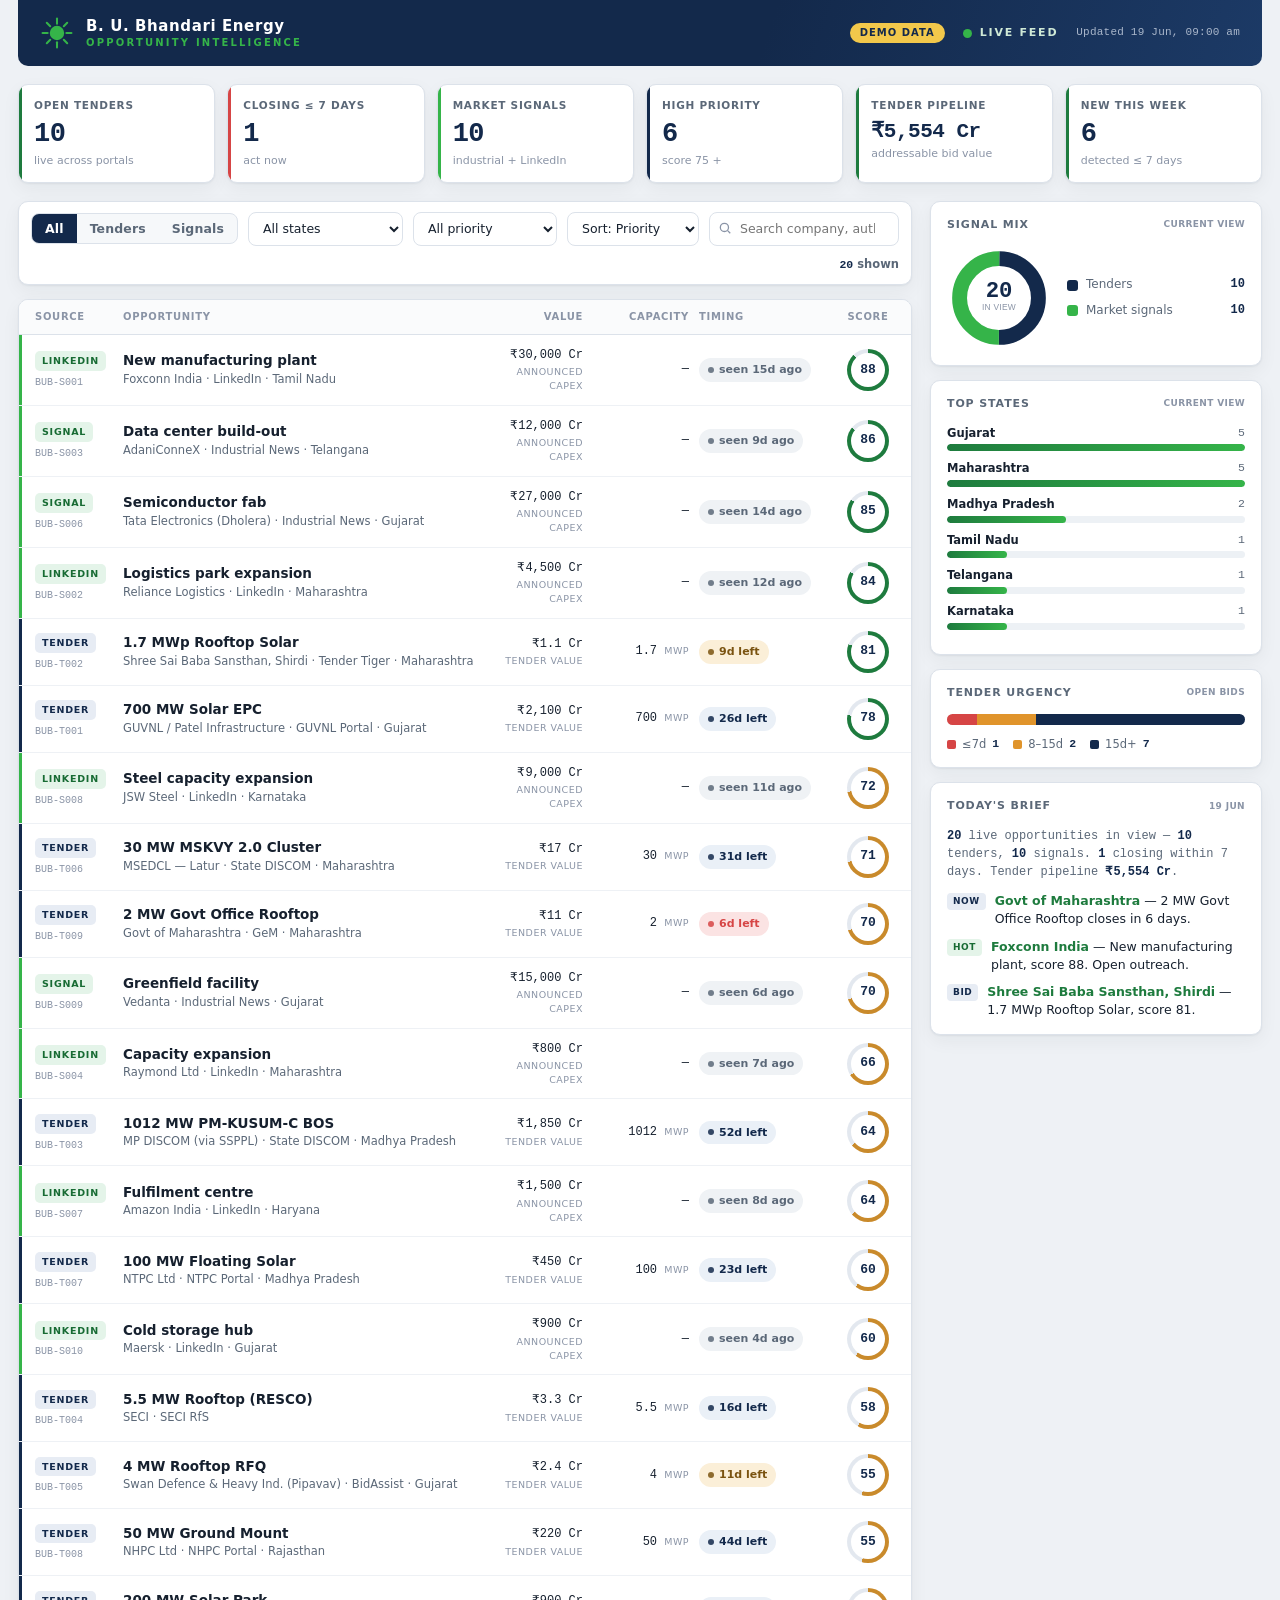
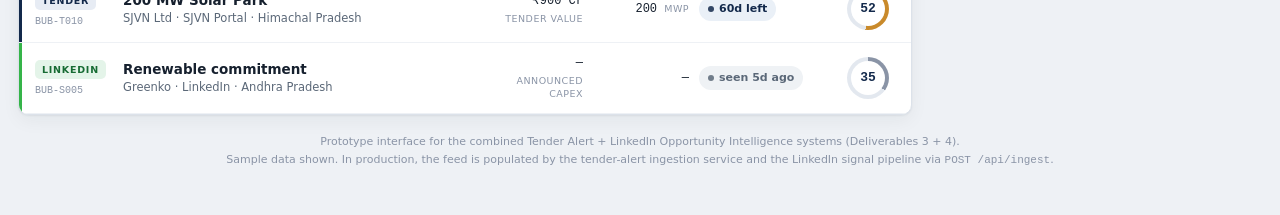
==== index.html @ c4cf6dcd "Initial commit: Lead Generation Tracker dashboard" ====
<!DOCTYPE html>
<html lang="en">
<head>
<meta charset="UTF-8">
<meta name="viewport" content="width=device-width, initial-scale=1.0">
<title>BUB Energy — Opportunity Intelligence Command Center</title>
<style>
  :root{
    --navy:#13294B; --navy-2:#1C3A66; --forest:#1E7B3E; --signal:#35B449;
    --ground:#EEF1F5; --card:#FFFFFF; --line:#DCE2EA;
    --ink:#16202E; --muted:#5B6878; --faint:#8A94A6;
    --urgent:#D64545; --soon:#E0942B; --amber-ink:#7A5310;
    --ring-track:#E3E8EF;
    --tier-hi:#1E7B3E; --tier-md:#C98A2B; --tier-lo:#8A94A6;
    --sans:"Calibri","Segoe UI",system-ui,Roboto,-apple-system,sans-serif;
    --mono:ui-monospace,"SF Mono","Cascadia Mono",Menlo,Consolas,monospace;
    --r:10px; --shadow:0 1px 2px rgba(16,32,46,.06),0 6px 18px rgba(16,32,46,.05);
  }
  *{box-sizing:border-box;margin:0;padding:0}
  html,body{background:var(--ground);color:var(--ink);font-family:var(--sans);
    font-size:14px;line-height:1.45;-webkit-font-smoothing:antialiased}
  .app{max-width:1320px;margin:0 auto;padding:0 18px 48px}

  /* ---------- Command header ---------- */
  .cmd{display:flex;align-items:center;gap:18px;flex-wrap:wrap;
    background:var(--navy);color:#fff;border-radius:0 0 var(--r) var(--r);
    padding:16px 22px;margin-bottom:18px;
    background-image:linear-gradient(110deg,var(--navy) 60%,var(--navy-2));}
  .brand{display:flex;align-items:center;gap:12px}
  .glyph{width:34px;height:34px;flex:0 0 auto}
  .brand h1{font-size:15px;font-weight:700;letter-spacing:.04em;line-height:1.15}
  .brand h1 small{display:block;font-size:10px;font-weight:600;letter-spacing:.22em;
    color:var(--signal);text-transform:uppercase;margin-top:2px}
  .cmd-spacer{flex:1 1 auto}
  .live{display:flex;align-items:center;gap:8px;font-size:11px;letter-spacing:.16em;
    text-transform:uppercase;font-weight:700;color:#CFE9D6}
  .live-dot{width:9px;height:9px;border-radius:50%;background:var(--signal);
    box-shadow:0 0 0 0 rgba(53,180,73,.7);animation:pulse 2.2s infinite}
  @keyframes pulse{0%{box-shadow:0 0 0 0 rgba(53,180,73,.55)}
    70%{box-shadow:0 0 0 9px rgba(53,180,73,0)}100%{box-shadow:0 0 0 0 rgba(53,180,73,0)}}
  .stamp{font-family:var(--mono);font-size:11px;color:#A9B6CA;letter-spacing:.02em}
  .demo{font-size:10px;font-weight:700;letter-spacing:.1em;text-transform:uppercase;
    color:var(--navy);background:#F2C84B;border-radius:20px;padding:3px 10px}

  /* ---------- KPI readouts ---------- */
  .kpis{display:grid;grid-template-columns:repeat(6,1fr);gap:12px;margin-bottom:18px}
  .kpi{background:var(--card);border:1px solid var(--line);border-radius:var(--r);
    padding:13px 15px;box-shadow:var(--shadow);position:relative;overflow:hidden}
  .kpi::before{content:"";position:absolute;left:0;top:0;bottom:0;width:3px;background:var(--forest)}
  .kpi.k-urgent::before{background:var(--urgent)}
  .kpi.k-signal::before{background:var(--signal)}
  .kpi.k-hi::before{background:var(--navy)}
  .kpi .lab{font-size:10.5px;font-weight:700;letter-spacing:.07em;text-transform:uppercase;
    color:var(--muted);display:flex;align-items:center;gap:6px}
  .kpi .val{font-family:var(--mono);font-size:27px;font-weight:600;color:var(--navy);
    line-height:1.1;margin-top:7px;letter-spacing:-.5px}
  .kpi .sub{font-size:11px;color:var(--faint);margin-top:3px}
  .kpi .val.cur{font-size:21px}

  /* ---------- Workspace ---------- */
  .work{display:grid;grid-template-columns:1fr 332px;gap:18px;align-items:start}

  /* ---------- Filter bar ---------- */
  .filterbar{display:flex;align-items:center;gap:10px;flex-wrap:wrap;
    background:var(--card);border:1px solid var(--line);border-radius:var(--r);
    padding:10px 12px;margin-bottom:14px;box-shadow:var(--shadow)}
  .seg{display:inline-flex;border:1px solid var(--line);border-radius:8px;overflow:hidden;background:#F6F8FA}
  .seg button{border:0;background:transparent;font-family:var(--sans);font-size:12.5px;
    font-weight:600;color:var(--muted);padding:7px 13px;cursor:pointer;letter-spacing:.01em}
  .seg button.on{background:var(--navy);color:#fff}
  .seg button:focus-visible{outline:2px solid var(--signal);outline-offset:-2px}
  .field{display:flex;flex-direction:column;gap:2px}
  select,.search input{font-family:var(--sans);font-size:12.5px;color:var(--ink);
    border:1px solid var(--line);border-radius:8px;padding:7px 10px;background:#fff;height:34px}
  select:focus-visible,.search input:focus-visible{outline:2px solid var(--signal);outline-offset:0}
  .search{position:relative;flex:1 1 180px;min-width:160px}
  .search input{width:100%;padding-left:30px}
  .search svg{position:absolute;left:9px;top:9px;color:var(--faint)}
  .fb-spacer{flex:1 1 8px}
  .count-tag{font-size:11.5px;color:var(--muted);font-weight:600;white-space:nowrap}
  .count-tag b{font-family:var(--mono);color:var(--navy);font-weight:600}

  /* ---------- Feed ---------- */
  .feed{background:var(--card);border:1px solid var(--line);border-radius:var(--r);
    box-shadow:var(--shadow);overflow:hidden}
  .feed-head{display:grid;grid-template-columns:78px 1fr 96px 96px 132px 54px;
    gap:10px;padding:10px 16px;border-bottom:1px solid var(--line);
    font-size:10px;font-weight:700;letter-spacing:.07em;text-transform:uppercase;color:var(--faint);background:#FAFBFC}
  .feed-head span:nth-child(3),.feed-head span:nth-child(4){text-align:right}
  .feed-head span:nth-child(6){text-align:center}
  .opp{border-bottom:1px solid #EEF1F5;animation:rise .35s ease both}
  @keyframes rise{from{opacity:0;transform:translateY(4px)}to{opacity:1;transform:none}}
  .opp-row{display:grid;grid-template-columns:78px 1fr 96px 96px 132px 54px;gap:10px;
    align-items:center;padding:12px 16px 12px 13px;cursor:pointer;border-left:3px solid transparent;
    transition:background .12s}
  .opp-row:hover{background:#F7FAF8}
  .opp[data-kind="tender"] .opp-row{border-left-color:var(--navy)}
  .opp[data-kind="signal"] .opp-row{border-left-color:var(--signal)}
  .badge{display:inline-block;font-size:9.5px;font-weight:800;letter-spacing:.08em;
    text-transform:uppercase;padding:3px 7px;border-radius:5px;white-space:nowrap}
  .badge.tender{background:#E7ECF4;color:var(--navy)}
  .badge.signal{background:#E4F4E9;color:#176B33}
  .opp-id{font-family:var(--mono);font-size:10px;color:var(--faint);margin-top:5px}
  .opp-title{font-weight:600;color:var(--ink);font-size:13.5px;line-height:1.3}
  .opp-org{font-size:11.5px;color:var(--muted);margin-top:1px}
  .col-r{text-align:right;font-family:var(--mono);font-size:12px;color:var(--ink)}
  .col-r .u{display:block;font-family:var(--sans);font-size:9.5px;color:var(--faint);
    text-transform:uppercase;letter-spacing:.05em;margin-top:1px}
  .chip{display:inline-flex;align-items:center;gap:5px;font-size:11px;font-weight:600;
    padding:4px 9px;border-radius:20px;white-space:nowrap}
  .chip.urgent{background:#FBE3E3;color:var(--urgent)}
  .chip.soon{background:#FBEFD8;color:var(--amber-ink)}
  .chip.sched{background:#EAF0F7;color:var(--navy)}
  .chip.intel{background:#EFF2F5;color:var(--muted)}
  .chip .dot{width:6px;height:6px;border-radius:50%;background:currentColor;opacity:.85}
  .ring{width:42px;height:42px;border-radius:50%;margin:0 auto;display:grid;place-items:center;
    background:conic-gradient(var(--rc) calc(var(--p)*1%),var(--ring-track) 0);position:relative}
  .ring::before{content:"";position:absolute;inset:4px;background:#fff;border-radius:50%}
  .ring span{position:relative;font-family:var(--mono);font-size:13px;font-weight:600;color:var(--navy)}
  .caret{justify-self:center;color:var(--faint);transition:transform .18s}
  .opp.open .caret{transform:rotate(90deg)}

  /* expanded detail */
  .opp-detail{display:none;padding:2px 16px 18px 56px;background:#FAFCFB}
  .opp.open .opp-detail{display:block;animation:rise .25s ease both}
  .dgrid{display:grid;grid-template-columns:repeat(4,1fr);gap:14px 22px;margin:10px 0 14px}
  .dgrid div{font-size:12px}
  .dgrid .dl{display:block;font-size:9.5px;font-weight:700;letter-spacing:.06em;
    text-transform:uppercase;color:var(--faint);margin-bottom:3px}
  .dgrid .dv{font-weight:600;color:var(--ink)}
  .dnote{font-size:12.5px;color:var(--ink);background:#fff;border:1px solid var(--line);
    border-left:3px solid var(--signal);border-radius:6px;padding:9px 12px;margin-bottom:12px}
  .dnote b{color:var(--forest)}
  .dact{display:flex;gap:9px;flex-wrap:wrap}
  .btn{font-family:var(--sans);font-size:12px;font-weight:600;border-radius:7px;padding:7px 13px;
    cursor:pointer;border:1px solid var(--line);background:#fff;color:var(--navy)}
  .btn.primary{background:var(--forest);border-color:var(--forest);color:#fff}
  .btn:focus-visible{outline:2px solid var(--signal);outline-offset:1px}
  .empty{padding:46px 20px;text-align:center;color:var(--muted)}
  .empty b{display:block;color:var(--ink);font-size:15px;margin-bottom:4px}

  /* ---------- Intel panel ---------- */
  .intel-card{background:var(--card);border:1px solid var(--line);border-radius:var(--r);
    box-shadow:var(--shadow);padding:15px 16px;margin-bottom:14px}
  .intel-card h3{font-size:11px;font-weight:700;letter-spacing:.08em;text-transform:uppercase;
    color:var(--muted);margin-bottom:13px;display:flex;align-items:center;justify-content:space-between}
  .intel-card h3 .view{font-size:9px;color:var(--faint);font-weight:600;letter-spacing:.04em}
  .donut-wrap{display:flex;align-items:center;gap:16px}
  .donut{width:104px;height:104px;flex:0 0 auto}
  .legend{font-size:12px;display:flex;flex-direction:column;gap:8px;flex:1}
  .legend .li{display:flex;align-items:center;gap:8px}
  .legend .sw{width:11px;height:11px;border-radius:3px;flex:0 0 auto}
  .legend .ln{flex:1;color:var(--muted)}
  .legend .lv{font-family:var(--mono);font-weight:600;color:var(--navy)}
  .bars .bar{margin-bottom:9px}
  .bars .bt{display:flex;justify-content:space-between;font-size:11.5px;margin-bottom:3px}
  .bars .bt .bn{color:var(--ink);font-weight:600}
  .bars .bt .bv{font-family:var(--mono);color:var(--muted)}
  .bars .track{height:7px;background:#EDF1F5;border-radius:5px;overflow:hidden}
  .bars .fill{height:100%;border-radius:5px;background:linear-gradient(90deg,var(--forest),var(--signal))}
  .useg{display:flex;height:11px;border-radius:6px;overflow:hidden;margin-bottom:11px;background:#EDF1F5}
  .useg i{display:block;height:100%}
  .ulegend{display:flex;gap:14px;font-size:11.5px;flex-wrap:wrap}
  .ulegend .ui{display:flex;align-items:center;gap:6px;color:var(--muted)}
  .ulegend .ud{width:9px;height:9px;border-radius:2px}
  .ulegend b{font-family:var(--mono);color:var(--navy)}
  /* digest */
  .digest p{font-size:13px;color:var(--ink);line-height:1.5}
  .digest .lede{font-family:var(--mono);font-size:12px;color:var(--muted);margin-bottom:9px}
  .digest .lede b{color:var(--navy)}
  .digest ul{list-style:none;margin-top:11px;display:flex;flex-direction:column;gap:9px}
  .digest li{display:flex;gap:9px;font-size:12.5px;align-items:flex-start}
  .digest li .pri{font-size:9px;font-weight:800;letter-spacing:.06em;text-transform:uppercase;
    padding:2px 6px;border-radius:4px;flex:0 0 auto;margin-top:1px}
  .digest li .pri.t{background:#E7ECF4;color:var(--navy)}
  .digest li .pri.s{background:#E4F4E9;color:#176B33}
  .digest li span{color:var(--ink)}
  .digest li b{color:var(--forest)}

  .foot{margin-top:18px;font-size:11px;color:var(--faint);text-align:center;line-height:1.6}

  @media (max-width:980px){
    .kpis{grid-template-columns:repeat(3,1fr)}
    .work{grid-template-columns:1fr}
  }
  @media (max-width:680px){
    .kpis{grid-template-columns:repeat(2,1fr)}
    .feed-head{display:none}
    .opp-row{grid-template-columns:1fr 48px;grid-template-areas:"a r" "b r" "c r";row-gap:7px;padding:13px 14px}
    .opp-row .c-meta{grid-area:a}.opp-row .c-main{grid-area:b}.opp-row .c-vals{grid-area:c;display:flex;gap:14px}
    .opp-row .c-ring{grid-area:r}
    .col-r{text-align:left}
    .opp-detail{padding-left:18px}
    .dgrid{grid-template-columns:repeat(2,1fr)}
  }
  @media (prefers-reduced-motion:reduce){
    *{animation:none!important;transition:none!important}
  }
</style>
</head>
<body>
<div class="app">

  <header class="cmd">
    <div class="brand">
      <svg class="glyph" viewBox="0 0 40 40" fill="none" aria-hidden="true">
        <circle cx="20" cy="20" r="8.5" fill="#35B449"/>
        <g stroke="#35B449" stroke-width="2.4" stroke-linecap="round">
          <line x1="20" y1="3" x2="20" y2="9"/><line x1="20" y1="31" x2="20" y2="37"/>
          <line x1="3" y1="20" x2="9" y2="20"/><line x1="31" y1="20" x2="37" y2="20"/>
          <line x1="8" y1="8" x2="12" y2="12"/><line x1="28" y1="28" x2="32" y2="32"/>
          <line x1="32" y1="8" x2="28" y2="12"/><line x1="12" y1="28" x2="8" y2="32"/>
        </g>
      </svg>
      <h1>B. U. Bhandari Energy<small>Opportunity Intelligence</small></h1>
    </div>
    <div class="cmd-spacer"></div>
    <span class="demo">Demo data</span>
    <div class="live"><span class="live-dot"></span>Live feed</div>
    <div class="stamp" id="stamp"></div>
  </header>

  <section class="kpis" id="kpis"></section>

  <div class="work">
    <div class="feed-col">
      <div class="filterbar">
        <div class="seg" id="kindSeg" role="tablist" aria-label="Source">
          <button class="on" data-kind="all">All</button>
          <button data-kind="tender">Tenders</button>
          <button data-kind="signal">Signals</button>
        </div>
        <select id="stateSel" aria-label="Filter by state"></select>
        <select id="tierSel" aria-label="Filter by priority">
          <option value="all">All priority</option>
          <option value="hi">High (75+)</option>
          <option value="md">Medium (50–74)</option>
          <option value="lo">Low (&lt;50)</option>
        </select>
        <select id="sortSel" aria-label="Sort by">
          <option value="priority">Sort: Priority</option>
          <option value="deadline">Sort: Deadline</option>
          <option value="value">Sort: Value</option>
          <option value="recent">Sort: Newest</option>
        </select>
        <div class="search">
          <svg width="14" height="14" viewBox="0 0 24 24" fill="none" stroke="currentColor" stroke-width="2.2"><circle cx="11" cy="11" r="7"/><line x1="21" y1="21" x2="16.5" y2="16.5"/></svg>
          <input id="searchInp" type="search" placeholder="Search company, authority, project…">
        </div>
        <div class="fb-spacer"></div>
        <span class="count-tag"><b id="shownCount">0</b> shown</span>
      </div>

      <div class="feed">
        <div class="feed-head">
          <span>Source</span><span>Opportunity</span><span>Value</span>
          <span>Capacity</span><span>Timing</span><span>Score</span>
        </div>
        <div id="feedBody"></div>
      </div>
    </div>

    <aside class="intel-col">
      <div class="intel-card">
        <h3>Signal mix <span class="view">current view</span></h3>
        <div class="donut-wrap">
          <svg class="donut" id="donut" viewBox="0 0 42 42" aria-hidden="true"></svg>
          <div class="legend" id="donutLegend"></div>
        </div>
      </div>
      <div class="intel-card">
        <h3>Top states <span class="view">current view</span></h3>
        <div class="bars" id="stateBars"></div>
      </div>
      <div class="intel-card">
        <h3>Tender urgency <span class="view">open bids</span></h3>
        <div class="useg" id="urgSeg"></div>
        <div class="ulegend" id="urgLegend"></div>
      </div>
      <div class="intel-card digest">
        <h3>Today's brief <span class="view" id="briefDate"></span></h3>
        <div id="digest"></div>
      </div>
    </aside>
  </div>

  <p class="foot">
    Prototype interface for the combined Tender Alert + LinkedIn Opportunity Intelligence systems (Deliverables 3 + 4).<br>
    Sample data shown. In production, the feed is populated by the tender-alert ingestion service and the LinkedIn signal pipeline via <code>POST /api/ingest</code>.
  </p>
</div>

<script>
/* ---------------- Data (sample — mirrors BUBEPL live pipeline) ---------------- */
const NOW = new Date('2026-06-19T09:00:00');
const DATA = [
  // ---- Tenders ----
  {id:'BUB-T001',kind:'tender',title:'700 MW Solar EPC',org:'GUVNL / Patel Infrastructure',source:'GUVNL Portal',state:'Gujarat',value:2100,capacity:700,deadline:'2026-07-15',detected:'2026-06-05',priority:78,owner:'P. Sharma',note:'Large EPC, PQR criteria met. Finalise bid + ₹105 Cr bank guarantee. Watch LD exposure clause.'},
  {id:'BUB-T002',kind:'tender',title:'1.7 MWp Rooftop Solar',org:'Shree Sai Baba Sansthan, Shirdi',source:'Tender Tiger',state:'Maharashtra',value:1.1,capacity:1.7,deadline:'2026-06-28',detected:'2026-06-04',priority:81,owner:'A. Deshmukh',note:'Close and highly winnable. Submit pre-bid query on CUF clause, then bid. Strong local fit.'},
  {id:'BUB-T003',kind:'tender',title:'1012 MW PM-KUSUM-C BOS',org:'MP DISCOM (via SSPPL)',source:'State DISCOM',state:'Madhya Pradesh',value:1850,capacity:1012,deadline:'2026-08-10',detected:'2026-06-06',priority:64,owner:'R. Patil',note:'Multi-site BOS across 116 feeders. Validate land availability and penalty structure before committing.'},
  {id:'BUB-T004',kind:'tender',title:'5.5 MW Rooftop (RESCO)',org:'SECI',source:'SECI RfS',state:'Multi-State',value:3.3,capacity:5.5,deadline:'2026-07-05',detected:'2026-06-08',priority:58,owner:'R. Patil',note:'RESCO mode — check PBG and 25-yr payment security mechanism. Tranche-X RTSPV.'},
  {id:'BUB-T005',kind:'tender',title:'4 MW Rooftop RFQ',org:'Swan Defence & Heavy Ind. (Pipavav)',source:'BidAssist',state:'Gujarat',value:2.4,capacity:4,deadline:'2026-06-30',detected:'2026-06-07',priority:55,owner:'P. Sharma',note:'"Go with caution" — partial eligibility. Clarify scope ambiguity in price-bid format.'},
  {id:'BUB-T006',kind:'tender',title:'30 MW MSKVY 2.0 Cluster',org:'MSEDCL — Latur',source:'State DISCOM',state:'Maharashtra',value:16.5,capacity:30,deadline:'2026-07-20',detected:'2026-06-09',priority:71,owner:'A. Deshmukh',note:'Home-turf scheme. Strong margin profile. Assign and begin techno-commercial workup.'},
  {id:'BUB-T007',kind:'tender',title:'100 MW Floating Solar',org:'NTPC Ltd',source:'NTPC Portal',state:'Madhya Pradesh',value:450,capacity:100,deadline:'2026-07-12',detected:'2026-06-10',priority:60,owner:'P. Sharma',note:'Floating BOS specialism required. Assess in-house vs partner execution.'},
  {id:'BUB-T008',kind:'tender',title:'50 MW Ground Mount',org:'NHPC Ltd',source:'NHPC Portal',state:'Rajasthan',value:220,capacity:50,deadline:'2026-08-02',detected:'2026-06-12',priority:55,owner:'R. Patil',note:'Standard ground-mount EPC. Comfortable technical fit; commercial competitiveness is the question.'},
  {id:'BUB-T009',kind:'tender',title:'2 MW Govt Office Rooftop',org:'Govt of Maharashtra',source:'GeM',state:'Maharashtra',value:11,capacity:2,deadline:'2026-06-25',detected:'2026-06-14',priority:70,owner:'A. Deshmukh',note:'Closing soon. Straightforward CAPEX rooftop on GeM — quick win if priced sharp.'},
  {id:'BUB-T010',kind:'tender',title:'200 MW Solar Park',org:'SJVN Ltd',source:'SJVN Portal',state:'Himachal Pradesh',value:900,capacity:200,deadline:'2026-08-18',detected:'2026-06-09',priority:52,owner:'Unassigned',note:'Long runway. Terrain due-diligence needed before go/no-go.'},
  // ---- LinkedIn / market signals (value = announced investment) ----
  {id:'BUB-S001',kind:'signal',title:'New manufacturing plant',org:'Foxconn India',source:'LinkedIn',state:'Tamil Nadu',value:30000,capacity:null,deadline:null,detected:'2026-06-04',priority:88,owner:'—',note:'Mega captive RE requirement likely. Map decision-makers via Sales Navigator and open dialogue early.',sigtype:'New Plant'},
  {id:'BUB-S002',kind:'signal',title:'Logistics park expansion',org:'Reliance Logistics',source:'LinkedIn',state:'Maharashtra',value:4500,capacity:null,deadline:null,detected:'2026-06-07',priority:84,owner:'—',note:'Rooftop opportunity across multiple fulfilment centres. High roof-area density.',sigtype:'Warehouse / Logistics'},
  {id:'BUB-S003',kind:'signal',title:'Data center build-out',org:'AdaniConneX',source:'Industrial News',state:'Telangana',value:12000,capacity:null,deadline:null,detected:'2026-06-10',priority:86,owner:'—',note:'24×7 carbon-free energy mandate — strong OA + rooftop hybrid play. Time-sensitive.',sigtype:'Data Center'},
  {id:'BUB-S004',kind:'signal',title:'Capacity expansion',org:'Raymond Ltd',source:'LinkedIn',state:'Maharashtra',value:800,capacity:null,deadline:null,detected:'2026-06-12',priority:66,owner:'—',note:'Textile rooftop CAPEX candidate. Sustainability lead is the entry point.',sigtype:'Capacity Expansion'},
  {id:'BUB-S005',kind:'signal',title:'Renewable commitment',org:'Greenko',source:'LinkedIn',state:'Andhra Pradesh',value:0,capacity:null,deadline:null,detected:'2026-06-14',priority:35,owner:'—',note:'Competitor-adjacent. Low fit for our EPC scope — monitor only.',sigtype:'Renewable Commitment'},
  {id:'BUB-S006',kind:'signal',title:'Semiconductor fab',org:'Tata Electronics (Dholera)',source:'Industrial News',state:'Gujarat',value:27000,capacity:null,deadline:null,detected:'2026-06-05',priority:85,owner:'—',note:'Enormous load growth in our backyard cluster. Position for captive + OA supply.',sigtype:'New Facility'},
  {id:'BUB-S007',kind:'signal',title:'Fulfilment centre',org:'Amazon India',source:'LinkedIn',state:'Haryana',value:1500,capacity:null,deadline:null,detected:'2026-06-11',priority:64,owner:'—',note:'Warehouse rooftop. Repeatable model if first site lands.',sigtype:'Warehouse / Logistics'},
  {id:'BUB-S008',kind:'signal',title:'Steel capacity expansion',org:'JSW Steel',source:'LinkedIn',state:'Karnataka',value:9000,capacity:null,deadline:null,detected:'2026-06-08',priority:72,owner:'—',note:'Heavy industrial captive RE potential. Long sales cycle but large ticket.',sigtype:'Capacity Expansion'},
  {id:'BUB-S009',kind:'signal',title:'Greenfield facility',org:'Vedanta',source:'Industrial News',state:'Gujarat',value:15000,capacity:null,deadline:null,detected:'2026-06-13',priority:70,owner:'—',note:'Early-stage, long horizon. Track and build relationship ahead of RE planning.',sigtype:'Greenfield Project'},
  {id:'BUB-S010',kind:'signal',title:'Cold storage hub',org:'Maersk',source:'LinkedIn',state:'Gujarat',value:900,capacity:null,deadline:null,detected:'2026-06-15',priority:60,owner:'—',note:'Cold-chain rooftop. Energy-intensive load — solid ROI pitch.',sigtype:'Warehouse / Logistics'},
];

/* ---------------- Helpers ---------------- */
const $ = s => document.querySelector(s);
const daysFrom = d => Math.ceil((new Date(d) - NOW) / 86400000);
const daysAgo = d => Math.max(0, Math.round((NOW - new Date(d)) / 86400000));
function fmtCr(v){
  if(!v) return '—';
  const dec = v < 10 ? 1 : 0;
  return '₹' + v.toLocaleString('en-IN',{maximumFractionDigits:dec}) + ' Cr';
}
function tierOf(p){ return p>=75 ? 'hi' : p>=50 ? 'md' : 'lo'; }
const tierColor = {hi:'var(--tier-hi)', md:'var(--tier-md)', lo:'var(--tier-lo)'};

let filters = {kind:'all', state:'all', tier:'all', q:'', sort:'priority'};

function applyFilters(){
  let r = DATA.filter(o=>{
    if(filters.kind!=='all' && o.kind!==filters.kind) return false;
    if(filters.state!=='all' && o.state!==filters.state) return false;
    if(filters.tier!=='all' && tierOf(o.priority)!==filters.tier) return false;
    if(filters.q){
      const h = (o.title+' '+o.org+' '+o.source+' '+o.state).toLowerCase();
      if(!h.includes(filters.q.toLowerCase())) return false;
    }
    return true;
  });
  const s = filters.sort;
  r.sort((a,b)=>{
    if(s==='value') return b.value - a.value;
    if(s==='recent') return new Date(b.detected) - new Date(a.detected);
    if(s==='deadline'){
      const ad = a.deadline?daysFrom(a.deadline):9999, bd = b.deadline?daysFrom(b.deadline):9999;
      return ad - bd;
    }
    return b.priority - a.priority;
  });
  return r;
}

/* ---------------- KPI cards (global snapshot) ---------------- */
function renderKpis(){
  const tenders = DATA.filter(o=>o.kind==='tender');
  const signals = DATA.filter(o=>o.kind==='signal');
  const closing7 = tenders.filter(o=>{const d=daysFrom(o.deadline);return d>=0&&d<=7;}).length;
  const highPri = DATA.filter(o=>o.priority>=75).length;
  const pipeline = tenders.reduce((s,o)=>s+o.value,0);
  const newWeek = DATA.filter(o=>daysAgo(o.detected)<=7).length;
  const cards = [
    {cls:'', lab:'Open tenders', val:tenders.length, sub:'live across portals'},
    {cls:'k-urgent', lab:'Closing ≤ 7 days', val:closing7, sub:'act now'},
    {cls:'k-signal', lab:'Market signals', val:signals.length, sub:'industrial + LinkedIn'},
    {cls:'k-hi', lab:'High priority', val:highPri, sub:'score 75 +'},
    {cls:'', lab:'Tender pipeline', val:fmtCr(pipeline), sub:'addressable bid value', cur:true},
    {cls:'', lab:'New this week', val:newWeek, sub:'detected ≤ 7 days'},
  ];
  $('#kpis').innerHTML = cards.map(c=>`
    <div class="kpi ${c.cls}">
      <div class="lab">${c.lab}</div>
      <div class="val ${c.cur?'cur':''}">${c.val}</div>
      <div class="sub">${c.sub}</div>
    </div>`).join('');
}

/* ---------------- Feed ---------------- */
function timingChip(o){
  if(o.kind==='signal') return `<span class="chip intel"><span class="dot"></span>seen ${daysAgo(o.detected)}d ago</span>`;
  const d = daysFrom(o.deadline);
  if(d<0) return `<span class="chip urgent"><span class="dot"></span>closed</span>`;
  const cls = d<=7?'urgent':d<=15?'soon':'sched';
  return `<span class="chip ${cls}"><span class="dot"></span>${d}d left</span>`;
}
function renderFeed(rows){
  const body = $('#feedBody');
  $('#shownCount').textContent = rows.length;
  if(!rows.length){
    body.innerHTML = `<div class="empty"><b>No opportunities match these filters</b>Clear a filter or widen your search to see the queue.</div>`;
    return;
  }
  body.innerHTML = rows.map(o=>{
    const t = tierOf(o.priority);
    const isT = o.kind==='tender';
    const valU = isT ? 'tender value' : 'announced capex';
    return `
    <div class="opp" data-kind="${o.kind}" data-id="${o.id}">
      <div class="opp-row" tabindex="0" role="button" aria-expanded="false">
        <div class="c-meta">
          <span class="badge ${o.kind}">${isT?'Tender':(o.source==='LinkedIn'?'LinkedIn':'Signal')}</span>
          <div class="opp-id">${o.id}</div>
        </div>
        <div class="c-main">
          <div class="opp-title">${o.title}</div>
          <div class="opp-org">${o.org} · ${o.source}${o.state!=='Multi-State'?' · '+o.state:''}</div>
        </div>
        <div class="c-vals col-r">${fmtCr(o.value)}<span class="u">${valU}</span></div>
        <div class="col-r">${o.capacity?o.capacity+' <span class="u" style="display:inline">MWp</span>':'—'}</div>
        <div>${timingChip(o)}</div>
        <div class="c-ring"><div class="ring" style="--p:${o.priority};--rc:${tierColor[t]}"><span>${o.priority}</span></div></div>
      </div>
      <div class="opp-detail">
        <div class="dgrid">
          <div><span class="dl">${isT?'Authority':'Company'}</span><span class="dv">${o.org}</span></div>
          <div><span class="dl">Source</span><span class="dv">${o.source}</span></div>
          <div><span class="dl">State</span><span class="dv">${o.state}</span></div>
          <div><span class="dl">${isT?'Submission':'Detected'}</span><span class="dv">${isT?new Date(o.deadline).toLocaleDateString('en-IN',{day:'numeric',month:'short',year:'numeric'}):daysAgo(o.detected)+' days ago'}</span></div>
          <div><span class="dl">${isT?'Tender value':'Announced investment'}</span><span class="dv">${fmtCr(o.value)}</span></div>
          <div><span class="dl">Capacity</span><span class="dv">${o.capacity?o.capacity+' MWp':'—'}</span></div>
          <div><span class="dl">Priority score</span><span class="dv">${o.priority} / 100 · ${t==='hi'?'High':t==='md'?'Medium':'Low'}</span></div>
          <div><span class="dl">Suggested owner</span><span class="dv">${o.owner}</span></div>
        </div>
        <div class="dnote"><b>Next action — </b>${o.note}</div>
        <div class="dact">
          <button class="btn primary">${isT?'Assign & start bid':'Assign for outreach'}</button>
          <button class="btn">Open source</button>
          <button class="btn">Add to CRM</button>
        </div>
      </div>
    </div>`;
  }).join('');

  body.querySelectorAll('.opp-row').forEach(row=>{
    const toggle = ()=>{
      const opp = row.closest('.opp');
      const open = opp.classList.toggle('open');
      row.setAttribute('aria-expanded', open);
    };
    row.addEventListener('click', toggle);
    row.addEventListener('keydown', e=>{ if(e.key==='Enter'||e.key===' '){e.preventDefault();toggle();} });
  });
  body.querySelectorAll('.btn').forEach(b=>b.addEventListener('click',e=>e.stopPropagation()));
}

/* ---------------- Donut: tenders vs signals ---------------- */
function renderDonut(rows){
  const t = rows.filter(o=>o.kind==='tender').length;
  const s = rows.filter(o=>o.kind==='signal').length;
  const total = t+s;
  const svg = $('#donut');
  if(!total){ svg.innerHTML=''; $('#donutLegend').innerHTML='<div class="li"><span class="ln">No items in view</span></div>'; return; }
  const C = 2*Math.PI*15.9155;
  const tLen = C*(t/total);
  svg.innerHTML = `
    <circle cx="21" cy="21" r="15.9155" fill="none" stroke="#EDF1F5" stroke-width="6"/>
    <circle cx="21" cy="21" r="15.9155" fill="none" stroke="#13294B" stroke-width="6"
       stroke-dasharray="${tLen} ${C-tLen}" stroke-dashoffset="${C*0.25}" transform="rotate(0 21 21)"/>
    <circle cx="21" cy="21" r="15.9155" fill="none" stroke="#35B449" stroke-width="6"
       stroke-dasharray="${C-tLen} ${tLen}" stroke-dashoffset="${C*0.25 - tLen}"/>
    <text x="21" y="20.5" text-anchor="middle" font-size="9" font-weight="700" fill="#13294B" font-family="ui-monospace,monospace">${total}</text>
    <text x="21" y="26" text-anchor="middle" font-size="3.4" fill="#8A94A6" letter-spacing=".1" font-family="sans-serif">IN VIEW</text>`;
  $('#donutLegend').innerHTML = `
    <div class="li"><span class="sw" style="background:#13294B"></span><span class="ln">Tenders</span><span class="lv">${t}</span></div>
    <div class="li"><span class="sw" style="background:#35B449"></span><span class="ln">Market signals</span><span class="lv">${s}</span></div>`;
}

/* ---------------- State bars ---------------- */
function renderBars(rows){
  const counts = {};
  rows.forEach(o=>counts[o.state]=(counts[o.state]||0)+1);
  const sorted = Object.entries(counts).sort((a,b)=>b[1]-a[1]).slice(0,6);
  const max = sorted.length?sorted[0][1]:1;
  $('#stateBars').innerHTML = sorted.length ? sorted.map(([st,n])=>`
    <div class="bar">
      <div class="bt"><span class="bn">${st}</span><span class="bv">${n}</span></div>
      <div class="track"><div class="fill" style="width:${Math.round(n/max*100)}%"></div></div>
    </div>`).join('') : `<div class="bt"><span class="bn" style="color:var(--faint)">No items in view</span></div>`;
}

/* ---------------- Tender urgency ---------------- */
function renderUrgency(rows){
  const tenders = rows.filter(o=>o.kind==='tender' && daysFrom(o.deadline)>=0);
  const urgent = tenders.filter(o=>daysFrom(o.deadline)<=7).length;
  const soon = tenders.filter(o=>{const d=daysFrom(o.deadline);return d>7&&d<=15;}).length;
  const sched = tenders.filter(o=>daysFrom(o.deadline)>15).length;
  const tot = urgent+soon+sched || 1;
  $('#urgSeg').innerHTML = `
    <i style="width:${urgent/tot*100}%;background:#D64545"></i>
    <i style="width:${soon/tot*100}%;background:#E0942B"></i>
    <i style="width:${sched/tot*100}%;background:#13294B"></i>`;
  $('#urgLegend').innerHTML = `
    <div class="ui"><span class="ud" style="background:#D64545"></span>≤7d <b>${urgent}</b></div>
    <div class="ui"><span class="ud" style="background:#E0942B"></span>8–15d <b>${soon}</b></div>
    <div class="ui"><span class="ud" style="background:#13294B"></span>15d+ <b>${sched}</b></div>`;
}

/* ---------------- Daily brief ---------------- */
function renderDigest(rows){
  const tenders = rows.filter(o=>o.kind==='tender');
  const signals = rows.filter(o=>o.kind==='signal');
  const closing = tenders.filter(o=>{const d=daysFrom(o.deadline);return d>=0&&d<=7;}).length;
  const pipeline = tenders.reduce((s,o)=>s+o.value,0);
  const topTender = [...tenders].sort((a,b)=>b.priority-a.priority)[0];
  const topSignal = [...signals].sort((a,b)=>b.priority-a.priority)[0];
  const urgentTop = [...tenders].filter(o=>daysFrom(o.deadline)>=0&&daysFrom(o.deadline)<=7)
                     .sort((a,b)=>daysFrom(a.deadline)-daysFrom(b.deadline))[0];
  let picks = '';
  if(urgentTop) picks += `<li><span class="pri t">Now</span><span><b>${urgentTop.org}</b> — ${urgentTop.title} closes in ${daysFrom(urgentTop.deadline)} days.</span></li>`;
  if(topSignal) picks += `<li><span class="pri s">Hot</span><span><b>${topSignal.org}</b> — ${topSignal.title}, score ${topSignal.priority}. Open outreach.</span></li>`;
  if(topTender && (!urgentTop || topTender.id!==urgentTop.id))
    picks += `<li><span class="pri t">Bid</span><span><b>${topTender.org}</b> — ${topTender.title}, score ${topTender.priority}.</span></li>`;
  $('#digest').innerHTML = `
    <p class="lede"><b>${rows.length}</b> live opportunities in view — <b>${tenders.length}</b> tenders, <b>${signals.length}</b> signals.
      <b>${closing}</b> closing within 7 days. Tender pipeline <b>${fmtCr(pipeline)}</b>.</p>
    <ul>${picks || '<li><span>No priority items in the current view.</span></li>'}</ul>`;
  $('#briefDate').textContent = NOW.toLocaleDateString('en-IN',{day:'numeric',month:'short'});
}

/* ---------------- Orchestration ---------------- */
function render(){
  const rows = applyFilters();
  renderFeed(rows);
  renderDonut(rows);
  renderBars(rows);
  renderUrgency(rows);
  renderDigest(rows);
}

function initControls(){
  // state options
  const states = [...new Set(DATA.map(o=>o.state))].sort();
  $('#stateSel').innerHTML = '<option value="all">All states</option>' +
    states.map(s=>`<option value="${s}">${s}</option>`).join('');
  // segmented kind
  $('#kindSeg').querySelectorAll('button').forEach(b=>{
    b.addEventListener('click',()=>{
      $('#kindSeg').querySelector('.on').classList.remove('on');
      b.classList.add('on');
      filters.kind = b.dataset.kind; render();
    });
  });
  $('#stateSel').addEventListener('change',e=>{filters.state=e.target.value;render();});
  $('#tierSel').addEventListener('change',e=>{filters.tier=e.target.value;render();});
  $('#sortSel').addEventListener('change',e=>{filters.sort=e.target.value;render();});
  $('#searchInp').addEventListener('input',e=>{filters.q=e.target.value;render();});
  $('#stamp').textContent = 'Updated ' + NOW.toLocaleString('en-IN',
    {day:'numeric',month:'short',hour:'2-digit',minute:'2-digit',hour12:true});
}

initControls();
renderKpis();
render();
</script>
</body>
</html>
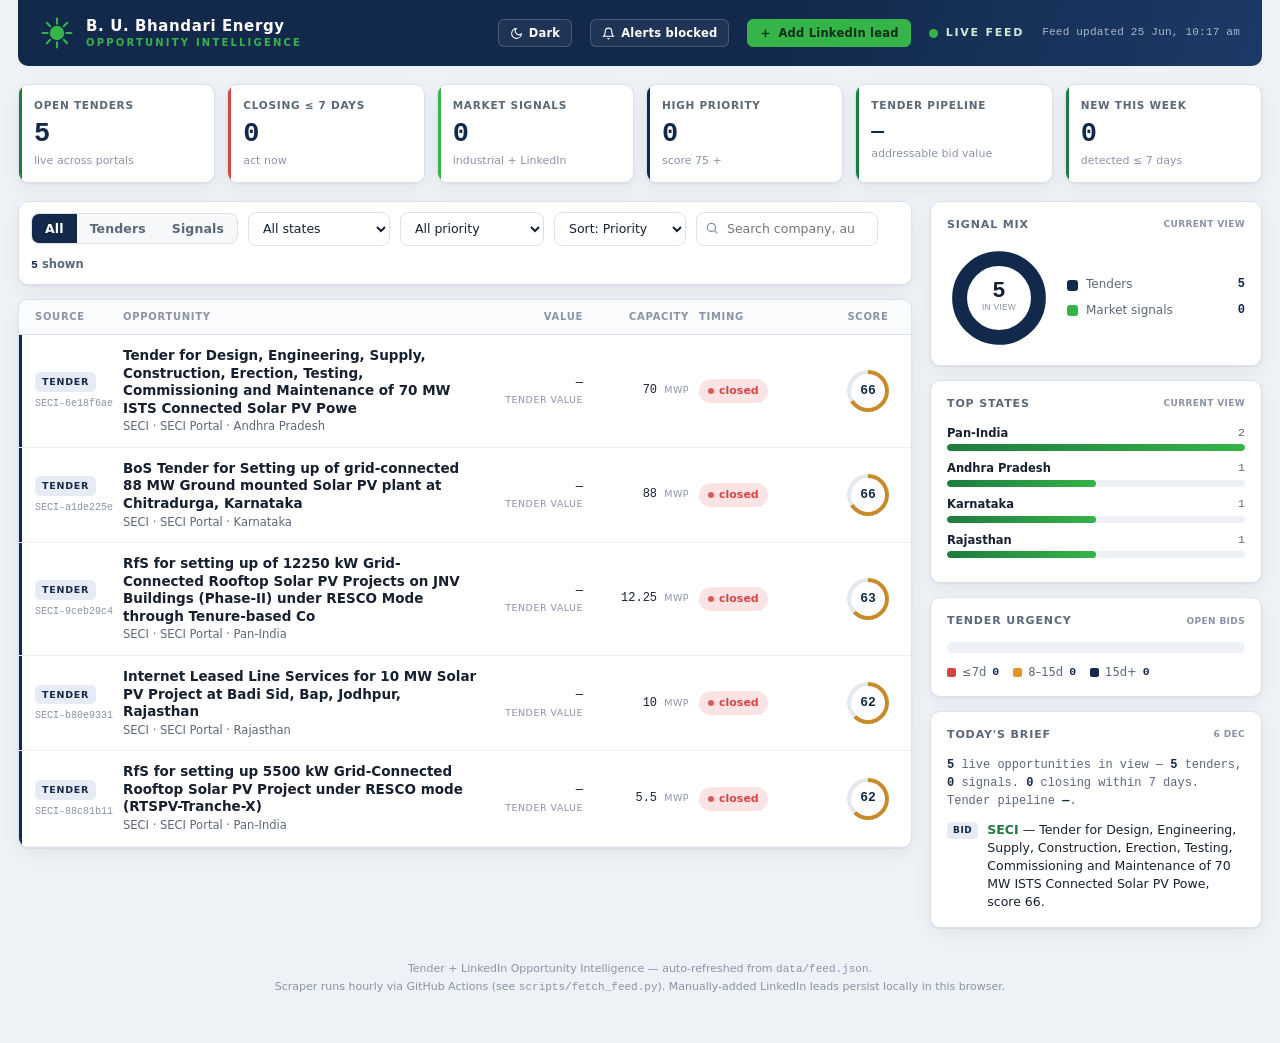
==== commit fc7b97be: "Add auto-updating feed: scraper, GitHub Actions, dark theme - scripts/fetch_feed.py scrapes SECI/NTP" ====
--- a/index.html
+++ b/index.html
@@ -12,9 +12,29 @@
     --urgent:#D64545; --soon:#E0942B; --amber-ink:#7A5310;
     --ring-track:#E3E8EF;
     --tier-hi:#1E7B3E; --tier-md:#C98A2B; --tier-lo:#8A94A6;
+    --chart-tender:#13294B; --chart-track:#EDF1F5;
+    --head-bg:#FAFBFC; --row-hover:#F7FAF8; --detail-bg:#FAFCFB; --inset:#F6F8FA;
+    --field-bg:#FFFFFF; --inner:#FFFFFF; --row-line:#EEF1F5;
+    --b-tender-bg:#E7ECF4; --b-tender-fg:#13294B; --b-signal-bg:#E4F4E9; --b-signal-fg:#176B33;
+    --c-urgent-bg:#FBE3E3; --c-soon-bg:#FBEFD8; --c-sched-bg:#EAF0F7; --c-intel-bg:#EFF2F5;
     --sans:"Calibri","Segoe UI",system-ui,Roboto,-apple-system,sans-serif;
     --mono:ui-monospace,"SF Mono","Cascadia Mono",Menlo,Consolas,monospace;
     --r:10px; --shadow:0 1px 2px rgba(16,32,46,.06),0 6px 18px rgba(16,32,46,.05);
+  }
+
+  /* ---------- Dark theme ---------- */
+  html[data-theme="dark"]{
+    --navy:#3F6CA8; --navy-2:#27456E;
+    --ground:#0E1724; --card:#16222F; --line:#293848;
+    --ink:#E6ECF3; --muted:#9DABBD; --faint:#6E7E91;
+    --ring-track:#293848;
+    --chart-tender:#5B8FD6; --chart-track:#293848;
+    --head-bg:#101B27; --row-hover:#1B2836; --detail-bg:#131E2A; --inset:#1B2836;
+    --field-bg:#0F1A26; --inner:#16222F; --row-line:#1E2A38;
+    --b-tender-bg:#1C3658; --b-tender-fg:#AECCF3; --b-signal-bg:#15371F; --b-signal-fg:#84D89C;
+    --c-urgent-bg:#3A1D1D; --c-sched-bg:#1C2A3B; --c-soon-bg:#3A2F16; --c-intel-bg:#222D39;
+    --amber-ink:#E8C480;
+    --shadow:0 1px 2px rgba(0,0,0,.45),0 6px 18px rgba(0,0,0,.4);
   }
   *{box-sizing:border-box;margin:0;padding:0}
   html,body{background:var(--ground);color:var(--ink);font-family:var(--sans);
@@ -64,14 +84,14 @@
   .filterbar{display:flex;align-items:center;gap:10px;flex-wrap:wrap;
     background:var(--card);border:1px solid var(--line);border-radius:var(--r);
     padding:10px 12px;margin-bottom:14px;box-shadow:var(--shadow)}
-  .seg{display:inline-flex;border:1px solid var(--line);border-radius:8px;overflow:hidden;background:#F6F8FA}
+  .seg{display:inline-flex;border:1px solid var(--line);border-radius:8px;overflow:hidden;background:var(--inset)}
   .seg button{border:0;background:transparent;font-family:var(--sans);font-size:12.5px;
     font-weight:600;color:var(--muted);padding:7px 13px;cursor:pointer;letter-spacing:.01em}
   .seg button.on{background:var(--navy);color:#fff}
   .seg button:focus-visible{outline:2px solid var(--signal);outline-offset:-2px}
   .field{display:flex;flex-direction:column;gap:2px}
   select,.search input{font-family:var(--sans);font-size:12.5px;color:var(--ink);
-    border:1px solid var(--line);border-radius:8px;padding:7px 10px;background:#fff;height:34px}
+    border:1px solid var(--line);border-radius:8px;padding:7px 10px;background:var(--field-bg);height:34px}
   select:focus-visible,.search input:focus-visible{outline:2px solid var(--signal);outline-offset:0}
   .search{position:relative;flex:1 1 180px;min-width:160px}
   .search input{width:100%;padding-left:30px}
@@ -85,21 +105,21 @@
     box-shadow:var(--shadow);overflow:hidden}
   .feed-head{display:grid;grid-template-columns:78px 1fr 96px 96px 132px 54px;
     gap:10px;padding:10px 16px;border-bottom:1px solid var(--line);
-    font-size:10px;font-weight:700;letter-spacing:.07em;text-transform:uppercase;color:var(--faint);background:#FAFBFC}
+    font-size:10px;font-weight:700;letter-spacing:.07em;text-transform:uppercase;color:var(--faint);background:var(--head-bg)}
   .feed-head span:nth-child(3),.feed-head span:nth-child(4){text-align:right}
   .feed-head span:nth-child(6){text-align:center}
-  .opp{border-bottom:1px solid #EEF1F5;animation:rise .35s ease both}
+  .opp{border-bottom:1px solid var(--row-line);animation:rise .35s ease both}
   @keyframes rise{from{opacity:0;transform:translateY(4px)}to{opacity:1;transform:none}}
   .opp-row{display:grid;grid-template-columns:78px 1fr 96px 96px 132px 54px;gap:10px;
     align-items:center;padding:12px 16px 12px 13px;cursor:pointer;border-left:3px solid transparent;
     transition:background .12s}
-  .opp-row:hover{background:#F7FAF8}
+  .opp-row:hover{background:var(--row-hover)}
   .opp[data-kind="tender"] .opp-row{border-left-color:var(--navy)}
   .opp[data-kind="signal"] .opp-row{border-left-color:var(--signal)}
   .badge{display:inline-block;font-size:9.5px;font-weight:800;letter-spacing:.08em;
     text-transform:uppercase;padding:3px 7px;border-radius:5px;white-space:nowrap}
-  .badge.tender{background:#E7ECF4;color:var(--navy)}
-  .badge.signal{background:#E4F4E9;color:#176B33}
+  .badge.tender{background:var(--b-tender-bg);color:var(--b-tender-fg)}
+  .badge.signal{background:var(--b-signal-bg);color:var(--b-signal-fg)}
   .opp-id{font-family:var(--mono);font-size:10px;color:var(--faint);margin-top:5px}
   .opp-title{font-weight:600;color:var(--ink);font-size:13.5px;line-height:1.3}
   .opp-org{font-size:11.5px;color:var(--muted);margin-top:1px}
@@ -108,32 +128,32 @@
     text-transform:uppercase;letter-spacing:.05em;margin-top:1px}
   .chip{display:inline-flex;align-items:center;gap:5px;font-size:11px;font-weight:600;
     padding:4px 9px;border-radius:20px;white-space:nowrap}
-  .chip.urgent{background:#FBE3E3;color:var(--urgent)}
-  .chip.soon{background:#FBEFD8;color:var(--amber-ink)}
-  .chip.sched{background:#EAF0F7;color:var(--navy)}
-  .chip.intel{background:#EFF2F5;color:var(--muted)}
+  .chip.urgent{background:var(--c-urgent-bg);color:var(--urgent)}
+  .chip.soon{background:var(--c-soon-bg);color:var(--amber-ink)}
+  .chip.sched{background:var(--c-sched-bg);color:var(--navy)}
+  .chip.intel{background:var(--c-intel-bg);color:var(--muted)}
   .chip .dot{width:6px;height:6px;border-radius:50%;background:currentColor;opacity:.85}
   .ring{width:42px;height:42px;border-radius:50%;margin:0 auto;display:grid;place-items:center;
     background:conic-gradient(var(--rc) calc(var(--p)*1%),var(--ring-track) 0);position:relative}
-  .ring::before{content:"";position:absolute;inset:4px;background:#fff;border-radius:50%}
+  .ring::before{content:"";position:absolute;inset:4px;background:var(--inner);border-radius:50%}
   .ring span{position:relative;font-family:var(--mono);font-size:13px;font-weight:600;color:var(--navy)}
   .caret{justify-self:center;color:var(--faint);transition:transform .18s}
   .opp.open .caret{transform:rotate(90deg)}
 
   /* expanded detail */
-  .opp-detail{display:none;padding:2px 16px 18px 56px;background:#FAFCFB}
+  .opp-detail{display:none;padding:2px 16px 18px 56px;background:var(--detail-bg)}
   .opp.open .opp-detail{display:block;animation:rise .25s ease both}
   .dgrid{display:grid;grid-template-columns:repeat(4,1fr);gap:14px 22px;margin:10px 0 14px}
   .dgrid div{font-size:12px}
   .dgrid .dl{display:block;font-size:9.5px;font-weight:700;letter-spacing:.06em;
     text-transform:uppercase;color:var(--faint);margin-bottom:3px}
   .dgrid .dv{font-weight:600;color:var(--ink)}
-  .dnote{font-size:12.5px;color:var(--ink);background:#fff;border:1px solid var(--line);
+  .dnote{font-size:12.5px;color:var(--ink);background:var(--inner);border:1px solid var(--line);
     border-left:3px solid var(--signal);border-radius:6px;padding:9px 12px;margin-bottom:12px}
   .dnote b{color:var(--forest)}
   .dact{display:flex;gap:9px;flex-wrap:wrap}
   .btn{font-family:var(--sans);font-size:12px;font-weight:600;border-radius:7px;padding:7px 13px;
-    cursor:pointer;border:1px solid var(--line);background:#fff;color:var(--navy)}
+    cursor:pointer;border:1px solid var(--line);background:var(--inner);color:var(--navy)}
   .btn.primary{background:var(--forest);border-color:var(--forest);color:#fff}
   .btn:focus-visible{outline:2px solid var(--signal);outline-offset:1px}
   .empty{padding:46px 20px;text-align:center;color:var(--muted)}
@@ -156,9 +176,9 @@
   .bars .bt{display:flex;justify-content:space-between;font-size:11.5px;margin-bottom:3px}
   .bars .bt .bn{color:var(--ink);font-weight:600}
   .bars .bt .bv{font-family:var(--mono);color:var(--muted)}
-  .bars .track{height:7px;background:#EDF1F5;border-radius:5px;overflow:hidden}
+  .bars .track{height:7px;background:var(--chart-track);border-radius:5px;overflow:hidden}
   .bars .fill{height:100%;border-radius:5px;background:linear-gradient(90deg,var(--forest),var(--signal))}
-  .useg{display:flex;height:11px;border-radius:6px;overflow:hidden;margin-bottom:11px;background:#EDF1F5}
+  .useg{display:flex;height:11px;border-radius:6px;overflow:hidden;margin-bottom:11px;background:var(--chart-track)}
   .useg i{display:block;height:100%}
   .ulegend{display:flex;gap:14px;font-size:11.5px;flex-wrap:wrap}
   .ulegend .ui{display:flex;align-items:center;gap:6px;color:var(--muted)}
@@ -178,6 +198,43 @@
   .digest li b{color:var(--forest)}
 
   .foot{margin-top:18px;font-size:11px;color:var(--faint);text-align:center;line-height:1.6}
+
+  /* ---------- Header action buttons ---------- */
+  .cmd-btn{font-family:var(--sans);font-size:11.5px;font-weight:600;letter-spacing:.02em;
+    border:1px solid rgba(255,255,255,.18);background:rgba(255,255,255,.06);color:#fff;
+    border-radius:6px;padding:6px 11px;cursor:pointer;display:inline-flex;align-items:center;gap:6px}
+  .cmd-btn:hover{background:rgba(255,255,255,.13);border-color:rgba(255,255,255,.32)}
+  .cmd-btn.primary{background:var(--signal);border-color:var(--signal);color:#0B2E15}
+  .cmd-btn.primary:hover{background:#2EA841}
+  .cmd-btn .ico{width:13px;height:13px}
+
+  /* ---------- NEW badge ---------- */
+  .new-pin{display:inline-block;font-size:9px;font-weight:800;letter-spacing:.1em;
+    text-transform:uppercase;background:var(--signal);color:#0B2E15;border-radius:4px;
+    padding:2px 5px;margin-left:5px;vertical-align:middle;animation:rise .35s ease both}
+
+  /* ---------- Modal (manual lead entry) ---------- */
+  .modal-back{position:fixed;inset:0;background:rgba(16,32,46,.45);display:none;
+    align-items:center;justify-content:center;z-index:50;padding:20px;backdrop-filter:blur(2px)}
+  .modal-back.show{display:flex}
+  .modal{background:var(--card);border-radius:var(--r);box-shadow:0 16px 40px rgba(16,32,46,.18);
+    width:100%;max-width:560px;padding:22px;border:1px solid var(--line)}
+  .modal h2{font-size:15px;font-weight:700;color:var(--navy);margin-bottom:4px}
+  .modal p.sub{font-size:12px;color:var(--muted);margin-bottom:16px}
+  .modal label{display:block;font-size:10.5px;font-weight:700;letter-spacing:.06em;
+    text-transform:uppercase;color:var(--muted);margin:10px 0 4px}
+  .modal input,.modal select,.modal textarea{width:100%;font-family:var(--sans);font-size:13px;
+    color:var(--ink);border:1px solid var(--line);border-radius:7px;padding:8px 10px;background:var(--field-bg)}
+  .modal textarea{resize:vertical;min-height:60px}
+  .modal-row{display:grid;grid-template-columns:1fr 1fr;gap:12px}
+  .modal-act{display:flex;justify-content:flex-end;gap:8px;margin-top:18px}
+
+  /* alert banner */
+  .alert-banner{background:#FBEFD8;color:var(--amber-ink);border:1px solid #E4C683;
+    border-radius:var(--r);padding:10px 14px;margin-bottom:14px;font-size:12.5px;
+    display:flex;align-items:center;gap:10px}
+  .alert-banner .x{margin-left:auto;cursor:pointer;color:var(--amber-ink);font-weight:700;
+    border:0;background:transparent;font-size:16px;line-height:1}
 
   @media (max-width:980px){
     .kpis{grid-template-columns:repeat(3,1fr)}
@@ -197,6 +254,16 @@
     *{animation:none!important;transition:none!important}
   }
 </style>
+<script>
+  /* Apply saved theme before paint to avoid a flash of the wrong theme. */
+  (function(){
+    try{
+      var t = localStorage.getItem('bub_theme');
+      if(!t){ t = matchMedia('(prefers-color-scheme: dark)').matches ? 'dark' : 'light'; }
+      if(t === 'dark') document.documentElement.setAttribute('data-theme','dark');
+    }catch(e){}
+  })();
+</script>
 </head>
 <body>
 <div class="app">
@@ -215,10 +282,26 @@
       <h1>B. U. Bhandari Energy<small>Opportunity Intelligence</small></h1>
     </div>
     <div class="cmd-spacer"></div>
-    <span class="demo">Demo data</span>
+    <button class="cmd-btn" id="btnTheme" title="Toggle dark / light theme">
+      <svg class="ico" id="themeIco" viewBox="0 0 24 24" fill="none" stroke="currentColor" stroke-width="2"><path d="M21 12.8A9 9 0 1 1 11.2 3a7 7 0 0 0 9.8 9.8z"/></svg>
+      <span id="btnThemeLabel">Dark</span>
+    </button>
+    <button class="cmd-btn" id="btnAlerts" title="Enable browser notifications for new opportunities">
+      <svg class="ico" viewBox="0 0 24 24" fill="none" stroke="currentColor" stroke-width="2"><path d="M18 8a6 6 0 1 0-12 0c0 7-3 9-3 9h18s-3-2-3-9"/><path d="M13.7 21a2 2 0 0 1-3.4 0"/></svg>
+      <span id="btnAlertsLabel">Enable alerts</span>
+    </button>
+    <button class="cmd-btn primary" id="btnAddLead">
+      <svg class="ico" viewBox="0 0 24 24" fill="none" stroke="currentColor" stroke-width="2.4"><line x1="12" y1="5" x2="12" y2="19"/><line x1="5" y1="12" x2="19" y2="12"/></svg>
+      Add LinkedIn lead
+    </button>
     <div class="live"><span class="live-dot"></span>Live feed</div>
     <div class="stamp" id="stamp"></div>
   </header>
+
+  <div id="alertBanner" class="alert-banner" style="display:none">
+    <span id="alertBannerMsg"></span>
+    <button class="x" onclick="document.getElementById('alertBanner').style.display='none'">×</button>
+  </div>
 
   <section class="kpis" id="kpis"></section>
 
@@ -285,15 +368,74 @@
   </div>
 
   <p class="foot">
-    Prototype interface for the combined Tender Alert + LinkedIn Opportunity Intelligence systems (Deliverables 3 + 4).<br>
-    Sample data shown. In production, the feed is populated by the tender-alert ingestion service and the LinkedIn signal pipeline via <code>POST /api/ingest</code>.
+    Tender + LinkedIn Opportunity Intelligence — auto-refreshed from <code>data/feed.json</code>.<br>
+    Scraper runs hourly via GitHub Actions (see <code>scripts/fetch_feed.py</code>). Manually-added LinkedIn leads persist locally in this browser.
   </p>
 </div>
 
+<!-- Manual LinkedIn lead entry modal -->
+<div class="modal-back" id="leadModal" role="dialog" aria-labelledby="leadModalTitle">
+  <div class="modal">
+    <h2 id="leadModalTitle">Log a LinkedIn / market signal</h2>
+    <p class="sub">For posts you spot on LinkedIn or industrial news that you want the dashboard to track.</p>
+
+    <label for="lmKind">Type</label>
+    <select id="lmKind">
+      <option value="signal">Market signal (capex / expansion / EPC requirement)</option>
+      <option value="tender">Tender RFQ / RFP</option>
+    </select>
+
+    <label for="lmTitle">Title</label>
+    <input id="lmTitle" type="text" placeholder="e.g. 5 MW rooftop EPC partner sought">
+
+    <div class="modal-row">
+      <div>
+        <label for="lmOrg">Company / authority</label>
+        <input id="lmOrg" type="text" placeholder="e.g. Tata Steel">
+      </div>
+      <div>
+        <label for="lmState">State</label>
+        <input id="lmState" type="text" placeholder="e.g. Maharashtra" list="lmStateList">
+        <datalist id="lmStateList"></datalist>
+      </div>
+    </div>
+
+    <div class="modal-row">
+      <div>
+        <label for="lmCapacity">Capacity (MWp, optional)</label>
+        <input id="lmCapacity" type="number" min="0" step="0.1">
+      </div>
+      <div>
+        <label for="lmValue">Value (₹ Cr, optional)</label>
+        <input id="lmValue" type="number" min="0" step="0.1">
+      </div>
+    </div>
+
+    <label for="lmDeadline">Deadline (tenders only, optional)</label>
+    <input id="lmDeadline" type="date">
+
+    <label for="lmUrl">LinkedIn / source URL</label>
+    <input id="lmUrl" type="url" placeholder="https://www.linkedin.com/posts/…">
+
+    <label for="lmNote">Notes / next action</label>
+    <textarea id="lmNote" placeholder="What's the angle, who's the decision-maker, what to do next…"></textarea>
+
+    <div class="modal-act">
+      <button class="btn" id="lmCancel">Cancel</button>
+      <button class="btn primary" id="lmSave">Save lead</button>
+    </div>
+  </div>
+</div>
+
 <script>
-/* ---------------- Data (sample — mirrors BUBEPL live pipeline) ---------------- */
-const NOW = new Date('2026-06-19T09:00:00');
-const DATA = [
+/* ---------------- Data ---------------- */
+let NOW = new Date();
+let DATA = [];
+let FEED_UPDATED_AT = null;
+
+/* Embedded fallback — used when data/feed.json can't be fetched
+   (e.g. when index.html is opened via file:// instead of a web server). */
+const FALLBACK_DATA = [
   // ---- Tenders ----
   {id:'BUB-T001',kind:'tender',title:'700 MW Solar EPC',org:'GUVNL / Patel Infrastructure',source:'GUVNL Portal',state:'Gujarat',value:2100,capacity:700,deadline:'2026-07-15',detected:'2026-06-05',priority:78,owner:'P. Sharma',note:'Large EPC, PQR criteria met. Finalise bid + ₹105 Cr bank guarantee. Watch LD exposure clause.'},
   {id:'BUB-T002',kind:'tender',title:'1.7 MWp Rooftop Solar',org:'Shree Sai Baba Sansthan, Shirdi',source:'Tender Tiger',state:'Maharashtra',value:1.1,capacity:1.7,deadline:'2026-06-28',detected:'2026-06-04',priority:81,owner:'A. Deshmukh',note:'Close and highly winnable. Submit pre-bid query on CUF clause, then bid. Strong local fit.'},
@@ -329,6 +471,25 @@
 }
 function tierOf(p){ return p>=75 ? 'hi' : p>=50 ? 'md' : 'lo'; }
 const tierColor = {hi:'var(--tier-hi)', md:'var(--tier-md)', lo:'var(--tier-lo)'};
+function escapeHtml(s){
+  if(s==null) return '';
+  return String(s).replace(/[&<>"']/g, c => ({'&':'&amp;','<':'&lt;','>':'&gt;','"':'&quot;',"'":'&#39;'}[c]));
+}
+/* An item is "new" if first_seen is within the last 48h, OR newer than the last time
+   the user viewed the dashboard (whichever is broader). */
+const LAST_SEEN_KEY = 'bub_last_seen_ts';
+let lastSeenTs = parseInt(localStorage.getItem(LAST_SEEN_KEY) || '0', 10);
+function itemTs(o){
+  const t = o.first_seen ? Date.parse(o.first_seen) : (o.detected ? Date.parse(o.detected) : 0);
+  return isNaN(t) ? 0 : t;
+}
+function isItemNew(o){
+  const ts = itemTs(o);
+  if(!ts) return false;
+  const within48h = (Date.now() - ts) <= 48*3600*1000;
+  const sinceLastVisit = lastSeenTs > 0 && ts > lastSeenTs;
+  return within48h || sinceLastVisit;
+}
 
 let filters = {kind:'all', state:'all', tier:'all', q:'', sort:'priority'};
 
@@ -399,16 +560,25 @@
     const t = tierOf(o.priority);
     const isT = o.kind==='tender';
     const valU = isT ? 'tender value' : 'announced capex';
+    const isNew = isItemNew(o);
+    const srcUrl = o.source_url && o.source_url !== '#' ? o.source_url : '';
+    const openBtn = srcUrl
+      ? `<a class="btn" href="${escapeHtml(srcUrl)}" target="_blank" rel="noopener" onclick="event.stopPropagation()">Open source ↗</a>`
+      : `<button class="btn" disabled style="opacity:.5;cursor:not-allowed">No source URL</button>`;
+    const isManual = o.source === 'Manual / LinkedIn';
+    const delBtn = isManual
+      ? `<button class="btn" data-del="${o.id}" style="color:#D64545;border-color:#F2C5C5">Remove</button>`
+      : '';
     return `
     <div class="opp" data-kind="${o.kind}" data-id="${o.id}">
       <div class="opp-row" tabindex="0" role="button" aria-expanded="false">
         <div class="c-meta">
-          <span class="badge ${o.kind}">${isT?'Tender':(o.source==='LinkedIn'?'LinkedIn':'Signal')}</span>
+          <span class="badge ${o.kind}">${isT?'Tender':(o.source && o.source.includes('LinkedIn')?'LinkedIn':'Signal')}</span>
           <div class="opp-id">${o.id}</div>
         </div>
         <div class="c-main">
-          <div class="opp-title">${o.title}</div>
-          <div class="opp-org">${o.org} · ${o.source}${o.state!=='Multi-State'?' · '+o.state:''}</div>
+          <div class="opp-title">${escapeHtml(o.title)}${isNew?'<span class="new-pin">New</span>':''}</div>
+          <div class="opp-org">${escapeHtml(o.org)} · ${escapeHtml(o.source)}${o.state && o.state!=='Multi-State'?' · '+escapeHtml(o.state):''}</div>
         </div>
         <div class="c-vals col-r">${fmtCr(o.value)}<span class="u">${valU}</span></div>
         <div class="col-r">${o.capacity?o.capacity+' <span class="u" style="display:inline">MWp</span>':'—'}</div>
@@ -417,20 +587,20 @@
       </div>
       <div class="opp-detail">
         <div class="dgrid">
-          <div><span class="dl">${isT?'Authority':'Company'}</span><span class="dv">${o.org}</span></div>
-          <div><span class="dl">Source</span><span class="dv">${o.source}</span></div>
-          <div><span class="dl">State</span><span class="dv">${o.state}</span></div>
-          <div><span class="dl">${isT?'Submission':'Detected'}</span><span class="dv">${isT?new Date(o.deadline).toLocaleDateString('en-IN',{day:'numeric',month:'short',year:'numeric'}):daysAgo(o.detected)+' days ago'}</span></div>
+          <div><span class="dl">${isT?'Authority':'Company'}</span><span class="dv">${escapeHtml(o.org)}</span></div>
+          <div><span class="dl">Source</span><span class="dv">${escapeHtml(o.source)}</span></div>
+          <div><span class="dl">State</span><span class="dv">${escapeHtml(o.state||'—')}</span></div>
+          <div><span class="dl">${isT?'Submission':'Detected'}</span><span class="dv">${isT&&o.deadline?new Date(o.deadline).toLocaleDateString('en-IN',{day:'numeric',month:'short',year:'numeric'}):daysAgo(o.detected)+' days ago'}</span></div>
           <div><span class="dl">${isT?'Tender value':'Announced investment'}</span><span class="dv">${fmtCr(o.value)}</span></div>
           <div><span class="dl">Capacity</span><span class="dv">${o.capacity?o.capacity+' MWp':'—'}</span></div>
           <div><span class="dl">Priority score</span><span class="dv">${o.priority} / 100 · ${t==='hi'?'High':t==='md'?'Medium':'Low'}</span></div>
-          <div><span class="dl">Suggested owner</span><span class="dv">${o.owner}</span></div>
+          <div><span class="dl">Suggested owner</span><span class="dv">${escapeHtml(o.owner||'—')}</span></div>
         </div>
-        <div class="dnote"><b>Next action — </b>${o.note}</div>
+        <div class="dnote"><b>Next action — </b>${escapeHtml(o.note||'')}</div>
         <div class="dact">
           <button class="btn primary">${isT?'Assign & start bid':'Assign for outreach'}</button>
-          <button class="btn">Open source</button>
-          <button class="btn">Add to CRM</button>
+          ${openBtn}
+          ${delBtn}
         </div>
       </div>
     </div>`;
@@ -446,6 +616,10 @@
     row.addEventListener('keydown', e=>{ if(e.key==='Enter'||e.key===' '){e.preventDefault();toggle();} });
   });
   body.querySelectorAll('.btn').forEach(b=>b.addEventListener('click',e=>e.stopPropagation()));
+  body.querySelectorAll('[data-del]').forEach(b=>b.addEventListener('click',e=>{
+    e.stopPropagation();
+    removeManualLead(b.dataset.del);
+  }));
 }
 
 /* ---------------- Donut: tenders vs signals ---------------- */
@@ -458,16 +632,16 @@
   const C = 2*Math.PI*15.9155;
   const tLen = C*(t/total);
   svg.innerHTML = `
-    <circle cx="21" cy="21" r="15.9155" fill="none" stroke="#EDF1F5" stroke-width="6"/>
-    <circle cx="21" cy="21" r="15.9155" fill="none" stroke="#13294B" stroke-width="6"
+    <circle cx="21" cy="21" r="15.9155" fill="none" style="stroke:var(--chart-track)" stroke-width="6"/>
+    <circle cx="21" cy="21" r="15.9155" fill="none" style="stroke:var(--chart-tender)" stroke-width="6"
        stroke-dasharray="${tLen} ${C-tLen}" stroke-dashoffset="${C*0.25}" transform="rotate(0 21 21)"/>
-    <circle cx="21" cy="21" r="15.9155" fill="none" stroke="#35B449" stroke-width="6"
+    <circle cx="21" cy="21" r="15.9155" fill="none" style="stroke:var(--signal)" stroke-width="6"
        stroke-dasharray="${C-tLen} ${tLen}" stroke-dashoffset="${C*0.25 - tLen}"/>
-    <text x="21" y="20.5" text-anchor="middle" font-size="9" font-weight="700" fill="#13294B" font-family="ui-monospace,monospace">${total}</text>
-    <text x="21" y="26" text-anchor="middle" font-size="3.4" fill="#8A94A6" letter-spacing=".1" font-family="sans-serif">IN VIEW</text>`;
+    <text x="21" y="20.5" text-anchor="middle" font-size="9" font-weight="700" style="fill:var(--ink)" font-family="ui-monospace,monospace">${total}</text>
+    <text x="21" y="26" text-anchor="middle" font-size="3.4" style="fill:var(--faint)" letter-spacing=".1" font-family="sans-serif">IN VIEW</text>`;
   $('#donutLegend').innerHTML = `
-    <div class="li"><span class="sw" style="background:#13294B"></span><span class="ln">Tenders</span><span class="lv">${t}</span></div>
-    <div class="li"><span class="sw" style="background:#35B449"></span><span class="ln">Market signals</span><span class="lv">${s}</span></div>`;
+    <div class="li"><span class="sw" style="background:var(--chart-tender)"></span><span class="ln">Tenders</span><span class="lv">${t}</span></div>
+    <div class="li"><span class="sw" style="background:var(--signal)"></span><span class="ln">Market signals</span><span class="lv">${s}</span></div>`;
 }
 
 /* ---------------- State bars ---------------- */
@@ -491,13 +665,13 @@
   const sched = tenders.filter(o=>daysFrom(o.deadline)>15).length;
   const tot = urgent+soon+sched || 1;
   $('#urgSeg').innerHTML = `
-    <i style="width:${urgent/tot*100}%;background:#D64545"></i>
-    <i style="width:${soon/tot*100}%;background:#E0942B"></i>
-    <i style="width:${sched/tot*100}%;background:#13294B"></i>`;
+    <i style="width:${urgent/tot*100}%;background:var(--urgent)"></i>
+    <i style="width:${soon/tot*100}%;background:var(--soon)"></i>
+    <i style="width:${sched/tot*100}%;background:var(--chart-tender)"></i>`;
   $('#urgLegend').innerHTML = `
-    <div class="ui"><span class="ud" style="background:#D64545"></span>≤7d <b>${urgent}</b></div>
-    <div class="ui"><span class="ud" style="background:#E0942B"></span>8–15d <b>${soon}</b></div>
-    <div class="ui"><span class="ud" style="background:#13294B"></span>15d+ <b>${sched}</b></div>`;
+    <div class="ui"><span class="ud" style="background:var(--urgent)"></span>≤7d <b>${urgent}</b></div>
+    <div class="ui"><span class="ud" style="background:var(--soon)"></span>8–15d <b>${soon}</b></div>
+    <div class="ui"><span class="ud" style="background:var(--chart-tender)"></span>15d+ <b>${sched}</b></div>`;
 }
 
 /* ---------------- Daily brief ---------------- */
@@ -532,12 +706,175 @@
   renderDigest(rows);
 }
 
+function refreshStateOptions(){
+  const cur = $('#stateSel').value || 'all';
+  const states = [...new Set(DATA.map(o=>o.state).filter(Boolean))].sort();
+  $('#stateSel').innerHTML = '<option value="all">All states</option>' +
+    states.map(s=>`<option value="${escapeHtml(s)}">${escapeHtml(s)}</option>`).join('');
+  if([...$('#stateSel').options].some(o=>o.value===cur)) $('#stateSel').value = cur;
+  // datalist for manual-entry modal
+  $('#lmStateList').innerHTML = states.map(s=>`<option value="${escapeHtml(s)}">`).join('');
+}
+
+function setStamp(){
+  const when = FEED_UPDATED_AT || NOW;
+  $('#stamp').textContent = 'Feed updated ' + when.toLocaleString('en-IN',
+    {day:'numeric',month:'short',hour:'2-digit',minute:'2-digit',hour12:true});
+}
+
+/* ---------- Manual LinkedIn leads (persisted in this browser) ---------- */
+const MANUAL_KEY = 'bub_manual_leads';
+function loadManualLeads(){
+  try { return JSON.parse(localStorage.getItem(MANUAL_KEY) || '[]'); }
+  catch { return []; }
+}
+function saveManualLeads(arr){ localStorage.setItem(MANUAL_KEY, JSON.stringify(arr)); }
+function removeManualLead(id){
+  const arr = loadManualLeads().filter(l=>l.id!==id);
+  saveManualLeads(arr);
+  rebuildData();
+}
+function scoreManual(lead){
+  // mirror the Python scorer roughly so manual entries rank sensibly
+  if(lead.kind==='tender'){
+    let s = 50;
+    if(lead.capacity) s += lead.capacity*0.05;
+    if(lead.deadline){
+      const d = Math.ceil((new Date(lead.deadline)-new Date())/86400000);
+      if(d>=0&&d<=7) s+=25; else if(d<=15) s+=12;
+    }
+    return Math.max(0,Math.min(100,Math.round(s)));
+  }
+  let s = 60;
+  const text = (lead.title+' '+(lead.note||'')).toLowerCase();
+  const bonus = {'data center':15,'fab':15,'semiconductor':15,'manufacturing':10,'warehouse':8,'logistics':8,'expansion':6,'greenfield':10};
+  for(const k in bonus){ if(text.includes(k)) s+=bonus[k]; }
+  return Math.max(0,Math.min(100,Math.round(s)));
+}
+
+/* ---------- Compose DATA from feed + manual leads ---------- */
+let FEED_ITEMS = [];
+function rebuildData(){
+  const manual = loadManualLeads();
+  DATA = [...FEED_ITEMS, ...manual];
+  refreshStateOptions();
+  renderKpis();
+  render();
+}
+
+/* ---------- Load the live feed ---------- */
+async function loadFeed(){
+  try{
+    const res = await fetch('data/feed.json', {cache:'no-store'});
+    if(!res.ok) throw new Error('HTTP '+res.status);
+    const json = await res.json();
+    FEED_ITEMS = json.items || [];
+    FEED_UPDATED_AT = json.updated_at ? new Date(json.updated_at) : new Date();
+    NOW = new Date();              // live clock once we have a real feed
+  }catch(err){
+    // file:// or no server — fall back to the embedded sample
+    FEED_ITEMS = FALLBACK_DATA;
+    FEED_UPDATED_AT = new Date('2026-06-19T09:00:00');
+    NOW = new Date('2026-06-19T09:00:00');
+    showBanner('Showing bundled sample data — run from a web server (or GitHub Pages) to load the live feed.', false);
+  }
+  setStamp();
+  rebuildData();
+  maybeNotify();
+  // mark everything seen *after* this render so NEW badges reflect the prior visit
+  lastSeenTs = Date.now();
+  localStorage.setItem(LAST_SEEN_KEY, String(lastSeenTs));
+}
+
+/* ---------- Banner ---------- */
+function showBanner(msg, isAlert){
+  const b = $('#alertBanner');
+  $('#alertBannerMsg').textContent = msg;
+  b.style.background = isAlert ? '#FBE3E3' : '#FBEFD8';
+  b.style.borderColor = isAlert ? '#E4A0A0' : '#E4C683';
+  b.style.color = isAlert ? '#8A2B2B' : '#7A5310';
+  b.style.display = 'flex';
+}
+
+/* ---------- Theme toggle ---------- */
+const SUN_PATH = '<circle cx="12" cy="12" r="4.5"/><line x1="12" y1="2.5" x2="12" y2="5"/><line x1="12" y1="19" x2="12" y2="21.5"/><line x1="2.5" y1="12" x2="5" y2="12"/><line x1="19" y1="12" x2="21.5" y2="12"/><line x1="5.2" y1="5.2" x2="7" y2="7"/><line x1="17" y1="17" x2="18.8" y2="18.8"/><line x1="18.8" y1="5.2" x2="17" y2="7"/><line x1="7" y1="17" x2="5.2" y2="18.8"/>';
+const MOON_PATH = '<path d="M21 12.8A9 9 0 1 1 11.2 3a7 7 0 0 0 9.8 9.8z"/>';
+function applyTheme(theme){
+  if(theme==='dark') document.documentElement.setAttribute('data-theme','dark');
+  else document.documentElement.removeAttribute('data-theme');
+  localStorage.setItem('bub_theme', theme);
+  // button shows the theme you'll switch TO
+  $('#btnThemeLabel').textContent = theme==='dark' ? 'Light' : 'Dark';
+  $('#themeIco').innerHTML = theme==='dark' ? SUN_PATH : MOON_PATH;
+}
+function currentTheme(){ return document.documentElement.getAttribute('data-theme')==='dark' ? 'dark' : 'light'; }
+
+/* ---------- Browser notifications ---------- */
+const NOTIFIED_KEY = 'bub_notified_ids';
+function notifiedIds(){ try{ return new Set(JSON.parse(localStorage.getItem(NOTIFIED_KEY)||'[]')); }catch{ return new Set(); } }
+function rememberNotified(ids){ localStorage.setItem(NOTIFIED_KEY, JSON.stringify([...ids])); }
+
+function updateAlertBtn(){
+  const lbl = $('#btnAlertsLabel');
+  if(!('Notification' in window)){ lbl.textContent='Alerts N/A'; $('#btnAlerts').disabled=true; return; }
+  lbl.textContent = Notification.permission==='granted' ? 'Alerts on'
+    : Notification.permission==='denied' ? 'Alerts blocked' : 'Enable alerts';
+}
+function maybeNotify(){
+  if(!('Notification' in window) || Notification.permission!=='granted') return;
+  const seen = notifiedIds();
+  const fresh = FEED_ITEMS.filter(o=>isItemNew(o) && !seen.has(o.id));
+  if(!fresh.length) return;
+  const top = [...fresh].sort((a,b)=>b.priority-a.priority).slice(0,1)[0];
+  const body = fresh.length===1
+    ? `${top.org} — ${top.title}`
+    : `${top.org} — ${top.title} (+${fresh.length-1} more)`;
+  try{
+    new Notification('BUB Energy — new opportunity', {body, tag:'bub-feed'});
+  }catch{}
+  fresh.forEach(o=>seen.add(o.id));
+  rememberNotified(seen);
+}
+
+/* ---------- Modal (manual lead entry) ---------- */
+function openModal(){ $('#leadModal').classList.add('show'); $('#lmTitle').focus(); }
+function closeModal(){ $('#leadModal').classList.remove('show'); }
+function clearModal(){
+  ['lmTitle','lmOrg','lmState','lmCapacity','lmValue','lmDeadline','lmUrl','lmNote'].forEach(id=>$('#'+id).value='');
+  $('#lmKind').value='signal';
+}
+function saveLead(){
+  const title = $('#lmTitle').value.trim();
+  if(!title){ $('#lmTitle').focus(); return; }
+  const kind = $('#lmKind').value;
+  const now = new Date();
+  const lead = {
+    id: 'MAN-' + now.getTime().toString(36),
+    kind,
+    title,
+    org: $('#lmOrg').value.trim() || '—',
+    source: 'Manual / LinkedIn',
+    source_url: $('#lmUrl').value.trim() || '',
+    state: $('#lmState').value.trim() || 'Pan-India',
+    value: parseFloat($('#lmValue').value) || (kind==='signal'?0:null),
+    capacity: parseFloat($('#lmCapacity').value) || null,
+    deadline: kind==='tender' ? ($('#lmDeadline').value || null) : null,
+    detected: now.toISOString().slice(0,10),
+    first_seen: now.toISOString(),
+    owner: 'Unassigned',
+    note: $('#lmNote').value.trim() || 'Manually logged lead.',
+    sigtype: kind==='signal' ? 'Manual signal' : undefined
+  };
+  lead.priority = scoreManual(lead);
+  const arr = loadManualLeads();
+  arr.unshift(lead);
+  saveManualLeads(arr);
+  clearModal();
+  closeModal();
+  rebuildData();
+}
+
 function initControls(){
-  // state options
-  const states = [...new Set(DATA.map(o=>o.state))].sort();
-  $('#stateSel').innerHTML = '<option value="all">All states</option>' +
-    states.map(s=>`<option value="${s}">${s}</option>`).join('');
-  // segmented kind
   $('#kindSeg').querySelectorAll('button').forEach(b=>{
     b.addEventListener('click',()=>{
       $('#kindSeg').querySelector('.on').classList.remove('on');
@@ -549,13 +886,36 @@
   $('#tierSel').addEventListener('change',e=>{filters.tier=e.target.value;render();});
   $('#sortSel').addEventListener('change',e=>{filters.sort=e.target.value;render();});
   $('#searchInp').addEventListener('input',e=>{filters.q=e.target.value;render();});
-  $('#stamp').textContent = 'Updated ' + NOW.toLocaleString('en-IN',
-    {day:'numeric',month:'short',hour:'2-digit',minute:'2-digit',hour12:true});
+
+  // Theme toggle (icon/label already reflect the pre-paint theme set in <head>)
+  applyTheme(currentTheme());
+  $('#btnTheme').addEventListener('click', ()=> applyTheme(currentTheme()==='dark' ? 'light' : 'dark'));
+
+  // Add-lead modal
+  $('#btnAddLead').addEventListener('click', openModal);
+  $('#lmCancel').addEventListener('click', closeModal);
+  $('#lmSave').addEventListener('click', saveLead);
+  $('#leadModal').addEventListener('click', e=>{ if(e.target===$('#leadModal')) closeModal(); });
+  document.addEventListener('keydown', e=>{ if(e.key==='Escape') closeModal(); });
+
+  // Notifications
+  updateAlertBtn();
+  $('#btnAlerts').addEventListener('click', async ()=>{
+    if(!('Notification' in window)) return;
+    if(Notification.permission==='granted'){ maybeNotify(); return; }
+    const perm = await Notification.requestPermission();
+    updateAlertBtn();
+    if(perm==='granted'){
+      new Notification('BUB Energy alerts enabled', {body:'You\'ll be notified of new tenders & signals while this tab is open.'});
+      maybeNotify();
+    }
+  });
 }
 
 initControls();
-renderKpis();
-render();
+loadFeed();
+// Re-pull the feed every 30 min while the tab stays open
+setInterval(loadFeed, 30*60*1000);
 </script>
 </body>
 </html>
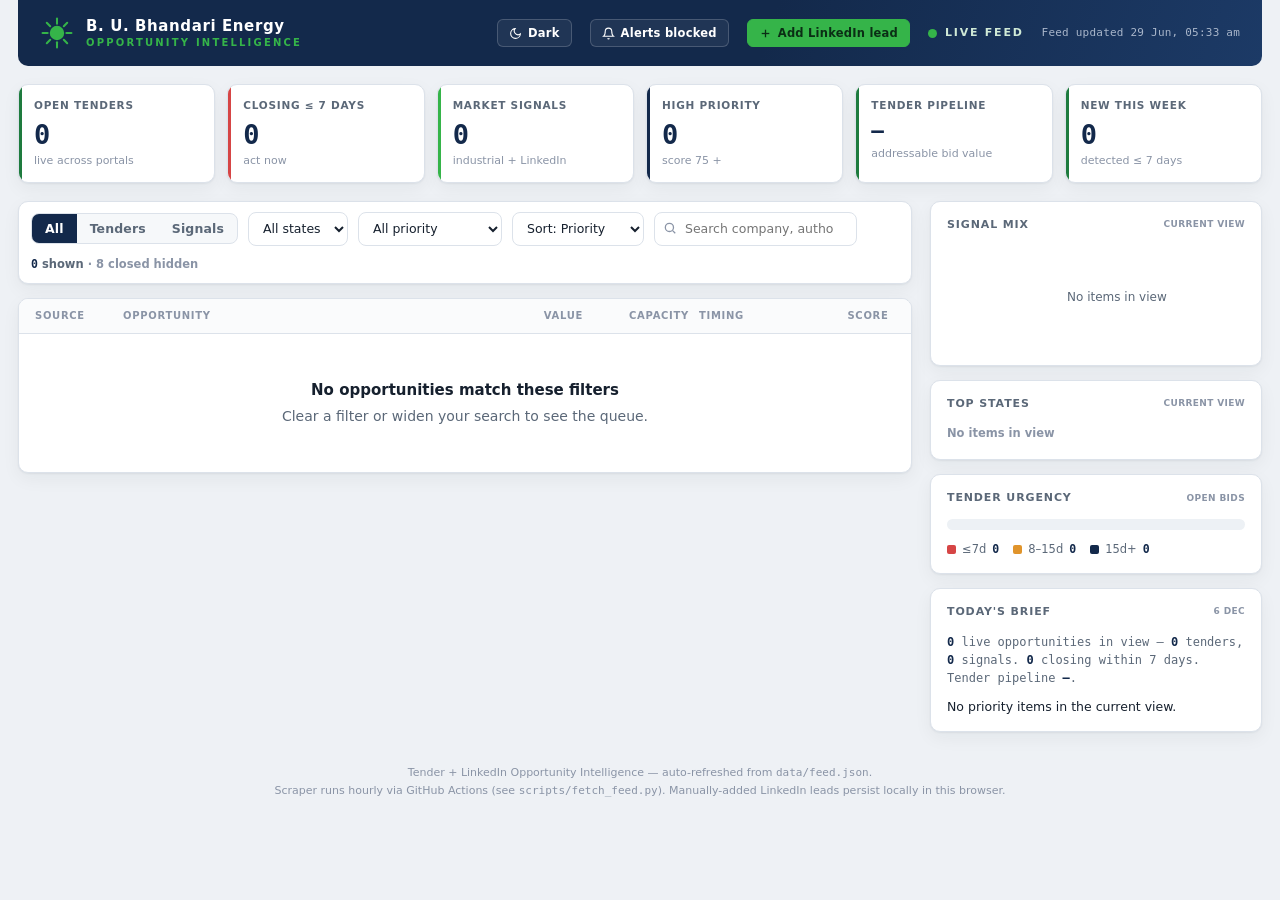
==== commit c332521e: "Fix deadline parsing + hide past-deadline tenders - parse_deadline now returns the LATEST plausible " ====
--- a/index.html
+++ b/index.html
@@ -331,7 +331,7 @@
           <input id="searchInp" type="search" placeholder="Search company, authority, project…">
         </div>
         <div class="fb-spacer"></div>
-        <span class="count-tag"><b id="shownCount">0</b> shown</span>
+        <span class="count-tag"><b id="shownCount">0</b> shown <span id="closedNote" style="color:var(--faint);font-weight:600"></span></span>
       </div>
 
       <div class="feed">
@@ -754,12 +754,19 @@
 
 /* ---------- Compose DATA from feed + manual leads ---------- */
 let FEED_ITEMS = [];
+let closedHidden = 0;
+// A tender is "closed" once its submission deadline is in the past.
+function isClosedTender(o){ return o.kind==='tender' && o.deadline && daysFrom(o.deadline) < 0; }
 function rebuildData(){
   const manual = loadManualLeads();
-  DATA = [...FEED_ITEMS, ...manual];
+  const all = [...FEED_ITEMS, ...manual];
+  DATA = all.filter(o => !isClosedTender(o));   // drop past-deadline tenders everywhere
+  closedHidden = all.length - DATA.length;
   refreshStateOptions();
   renderKpis();
   render();
+  const note = $('#closedNote');
+  if(note) note.textContent = closedHidden ? `· ${closedHidden} closed hidden` : '';
 }
 
 /* ---------- Load the live feed ---------- */
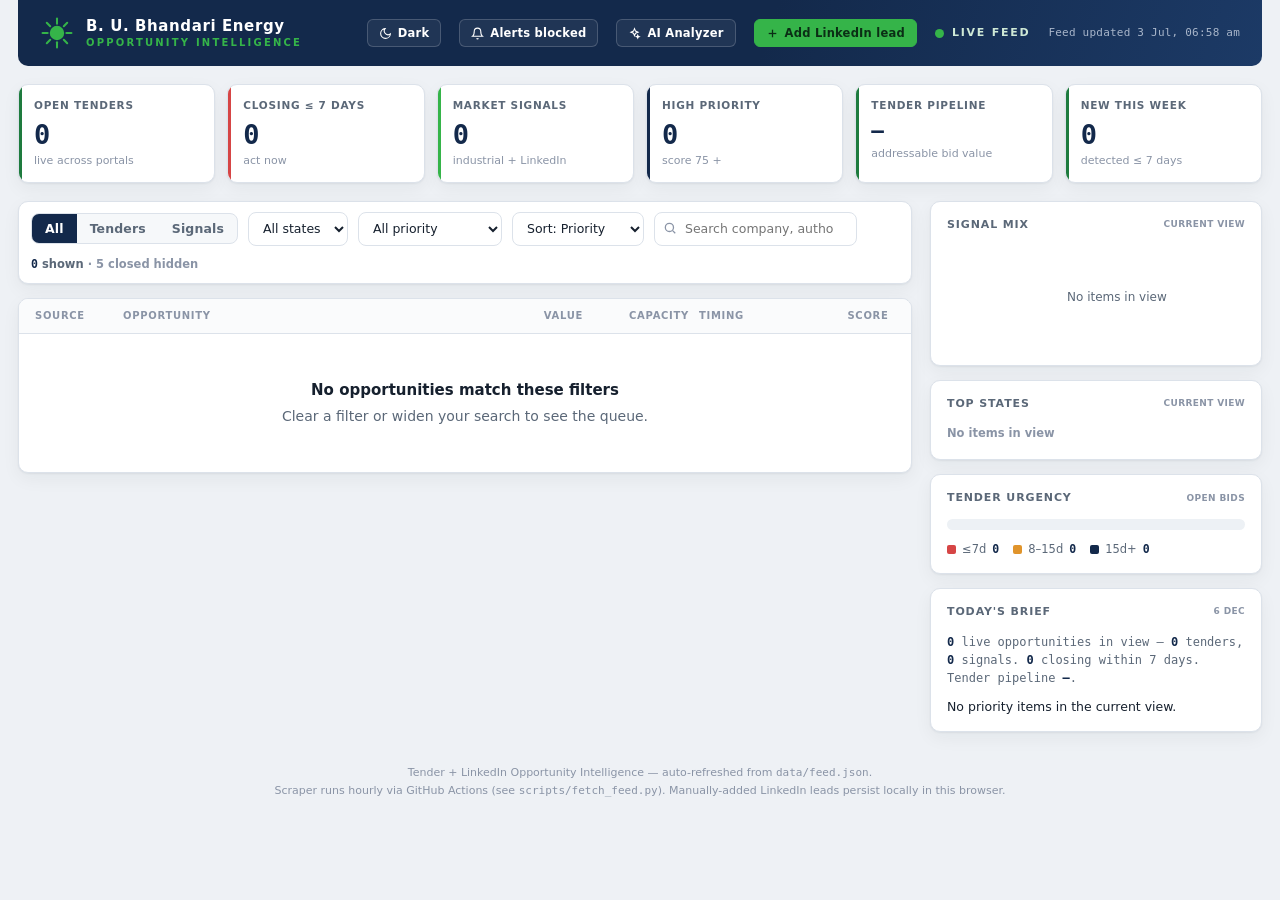
==== commit 8f96a77a: "Add AI Tender Analyzer + generalize scraper (exclude/dedup/new sources) - index.html: "AI Analyzer" " ====
--- a/index.html
+++ b/index.html
@@ -290,6 +290,10 @@
       <svg class="ico" viewBox="0 0 24 24" fill="none" stroke="currentColor" stroke-width="2"><path d="M18 8a6 6 0 1 0-12 0c0 7-3 9-3 9h18s-3-2-3-9"/><path d="M13.7 21a2 2 0 0 1-3.4 0"/></svg>
       <span id="btnAlertsLabel">Enable alerts</span>
     </button>
+    <button class="cmd-btn" id="btnAI" title="AI Tender Analyzer — upload a tender PDF, get a summary spreadsheet">
+      <svg class="ico" viewBox="0 0 24 24" fill="none" stroke="currentColor" stroke-width="2"><path d="M12 3l1.9 4.6L18.5 9.5 13.9 11.4 12 16l-1.9-4.6L5.5 9.5l4.6-1.9z"/><path d="M18 15l.8 2 2 .8-2 .8-.8 2-.8-2-2-.8 2-.8z"/></svg>
+      AI Analyzer
+    </button>
     <button class="cmd-btn primary" id="btnAddLead">
       <svg class="ico" viewBox="0 0 24 24" fill="none" stroke="currentColor" stroke-width="2.4"><line x1="12" y1="5" x2="12" y2="19"/><line x1="5" y1="12" x2="19" y2="12"/></svg>
       Add LinkedIn lead
@@ -423,6 +427,70 @@
     <div class="modal-act">
       <button class="btn" id="lmCancel">Cancel</button>
       <button class="btn primary" id="lmSave">Save lead</button>
+    </div>
+  </div>
+</div>
+
+<!-- AI Tender Analyzer modal -->
+<style>
+  .modal.ai{max-width:760px;max-height:90vh;overflow:auto}
+  .ai-drop{border:2px dashed var(--line);border-radius:9px;padding:22px;text-align:center;
+    color:var(--muted);font-size:13px;cursor:pointer;background:var(--inset);transition:border-color .15s}
+  .ai-drop:hover{border-color:var(--signal)}
+  .ai-drop.on{border-color:var(--signal);background:var(--c-sched-bg)}
+  .ai-drop b{color:var(--navy)}
+  .ai-file{font-size:12px;color:var(--forest);font-weight:600;margin-top:8px}
+  .ai-key-row{display:grid;grid-template-columns:1fr 150px;gap:10px}
+  .ai-status{font-size:12.5px;margin:12px 0;padding:9px 12px;border-radius:7px;display:none}
+  .ai-status.show{display:block}
+  .ai-status.info{background:var(--c-sched-bg);color:var(--navy)}
+  .ai-status.err{background:#FBE3E3;color:var(--urgent)}
+  .ai-status.ok{background:var(--b-signal-bg);color:var(--b-signal-fg)}
+  .ai-spin{display:inline-block;width:13px;height:13px;border:2px solid currentColor;border-right-color:transparent;
+    border-radius:50%;animation:spin .7s linear infinite;vertical-align:-2px;margin-right:7px}
+  @keyframes spin{to{transform:rotate(360deg)}}
+  table.ai-tbl{width:100%;border-collapse:collapse;margin-top:6px;font-size:12.5px}
+  table.ai-tbl td{border:1px solid var(--line);padding:7px 10px;vertical-align:top}
+  table.ai-tbl td.k{width:38%;font-weight:600;color:var(--navy);background:var(--inset)}
+  table.ai-tbl td.v{color:var(--ink)}
+  .ai-hint{font-size:11px;color:var(--faint);margin-top:4px}
+  .ai-hint a{color:var(--forest)}
+</style>
+<div class="modal-back" id="aiModal" role="dialog" aria-labelledby="aiTitle">
+  <div class="modal ai">
+    <h2 id="aiTitle">AI Tender Analyzer</h2>
+    <p class="sub">Upload a tender PDF — Claude reads it and returns a summary spreadsheet of the key fields.</p>
+
+    <label>Anthropic API key <span style="font-weight:400;text-transform:none;color:var(--faint)">· stored only in this browser</span></label>
+    <div class="ai-key-row">
+      <input id="aiKey" type="password" placeholder="sk-ant-…" autocomplete="off">
+      <select id="aiModelSel" aria-label="Model">
+        <option value="claude-sonnet-5">Sonnet 5 (balanced)</option>
+        <option value="claude-opus-4-8">Opus 4.8 (most accurate)</option>
+        <option value="claude-haiku-4-5-20251001">Haiku 4.5 (cheapest)</option>
+      </select>
+    </div>
+    <div class="ai-hint">Get a key at <a href="https://console.anthropic.com/settings/keys" target="_blank" rel="noopener">console.anthropic.com</a> (pay-as-you-go, ~₹5–20 per document). The key never leaves your browser or gets committed.</div>
+
+    <label for="aiDrop" style="margin-top:14px">Tender document (PDF)</label>
+    <div class="ai-drop" id="aiDrop">
+      <b>Click to choose</b> or drop a tender PDF here
+      <div class="ai-file" id="aiFileName"></div>
+    </div>
+    <input id="aiFile" type="file" accept="application/pdf" style="display:none">
+
+    <details style="margin-top:10px">
+      <summary style="font-size:12px;color:var(--muted);cursor:pointer">…or paste tender text instead</summary>
+      <textarea id="aiText" placeholder="Paste the tender text here if you don't have a PDF" style="margin-top:8px"></textarea>
+    </details>
+
+    <div class="ai-status" id="aiStatus"></div>
+    <div id="aiResult"></div>
+
+    <div class="modal-act">
+      <button class="btn" id="aiCsv" style="display:none">⬇ Download spreadsheet (CSV)</button>
+      <button class="btn" id="aiClose">Close</button>
+      <button class="btn primary" id="aiRun">Analyze tender</button>
     </div>
   </div>
 </div>
@@ -881,6 +949,86 @@
   rebuildData();
 }
 
+/* ---------- AI Tender Analyzer ---------- */
+const AI_KEY_LS='bub_anthropic_key', AI_MODEL_LS='bub_anthropic_model';
+let aiFields=null, aiFileB64=null;
+const AI_PROMPT = `You are a solar-EPC bid analyst. Read the attached tender document and extract a concise summary for a bidding team.
+Return ONLY a JSON object (no markdown fences, no commentary) with EXACTLY these keys. Use "Not specified" when the document does not state it. Keep each value short (a phrase or one sentence).
+{
+ "Tender Title":"", "Tender / NIT Reference No.":"", "Issuing Authority / Client":"",
+ "Scope of Work":"", "Project Capacity":"", "Location / State":"", "Estimated Value":"",
+ "EMD / Bid Security":"", "Performance Bank Guarantee":"", "Pre-bid Meeting Date":"",
+ "Bid Submission Deadline":"", "Completion / Execution Period":"", "Technical Eligibility (PQR)":"",
+ "Financial Eligibility":"", "Payment Terms":"", "Key Risks / Penalties (LD)":"",
+ "Contact":"", "Go / No-Go Observation":""
+}`;
+function openAI(){
+  $('#aiKey').value = localStorage.getItem(AI_KEY_LS)||'';
+  const m = localStorage.getItem(AI_MODEL_LS); if(m) $('#aiModelSel').value=m;
+  $('#aiModal').classList.add('show'); $('#aiKey').focus();
+}
+function closeAI(){ $('#aiModal').classList.remove('show'); }
+function aiStatus(msg, kind){ const s=$('#aiStatus'); s.className='ai-status show '+(kind||'info'); s.innerHTML=msg; }
+function aiHandleFile(f){
+  if(!f) return;
+  if(f.type!=='application/pdf'){ aiStatus('Please choose a PDF file.','err'); return; }
+  const rd=new FileReader();
+  rd.onload=()=>{ aiFileB64=String(rd.result).split(',')[1]; $('#aiFileName').textContent='✓ '+f.name; };
+  rd.readAsDataURL(f);
+}
+async function aiRun(){
+  const key=$('#aiKey').value.trim();
+  if(!key){ aiStatus('Enter your Anthropic API key first.','err'); $('#aiKey').focus(); return; }
+  const model=$('#aiModelSel').value;
+  localStorage.setItem(AI_KEY_LS,key); localStorage.setItem(AI_MODEL_LS,model);
+  const pasted=$('#aiText').value.trim();
+  if(!aiFileB64 && !pasted){ aiStatus('Add a PDF or paste the tender text first.','err'); return; }
+  const content=[];
+  if(aiFileB64) content.push({type:'document',source:{type:'base64',media_type:'application/pdf',data:aiFileB64}});
+  if(pasted) content.push({type:'text',text:'Tender text:\n'+pasted});
+  content.push({type:'text',text:AI_PROMPT});
+  aiStatus('<span class="ai-spin"></span>Reading the tender with '+model+'… (this can take 10–30s)','info');
+  $('#aiRun').disabled=true; $('#aiCsv').style.display='none'; $('#aiResult').innerHTML='';
+  try{
+    const res=await fetch('https://api.anthropic.com/v1/messages',{
+      method:'POST',
+      headers:{'content-type':'application/json','x-api-key':key,
+        'anthropic-version':'2023-06-01','anthropic-dangerous-direct-browser-access':'true'},
+      body:JSON.stringify({model,max_tokens:1500,messages:[{role:'user',content}]})
+    });
+    if(!res.ok){
+      let m='HTTP '+res.status; try{ const e=await res.json(); m=(e.error&&e.error.message)||m; }catch{}
+      throw new Error(m);
+    }
+    const data=await res.json();
+    let txt=(data.content||[]).filter(c=>c.type==='text').map(c=>c.text).join('\n').trim();
+    txt=txt.replace(/^```(?:json)?/i,'').replace(/```$/,'').trim();
+    let obj; try{ obj=JSON.parse(txt); }
+    catch{ obj=JSON.parse(txt.slice(txt.indexOf('{'), txt.lastIndexOf('}')+1)); }
+    aiRenderTable(obj);
+    aiStatus('✓ Done. Review below (cells are editable), then download the spreadsheet.','ok');
+  }catch(err){
+    aiStatus('Analysis failed: '+escapeHtml(err.message),'err');
+  }finally{ $('#aiRun').disabled=false; }
+}
+function aiRenderTable(obj){
+  aiFields=obj;
+  const rows=Object.keys(obj).map(k=>
+    `<tr><td class="k">${escapeHtml(k)}</td><td class="v" contenteditable="true" data-k="${escapeHtml(k)}">${escapeHtml(String(obj[k]??''))}</td></tr>`).join('');
+  const r=$('#aiResult'); r.innerHTML=`<table class="ai-tbl"><tbody>${rows}</tbody></table>`;
+  r.querySelectorAll('td.v').forEach(td=>td.addEventListener('input',()=>{ aiFields[td.dataset.k]=td.textContent; }));
+  $('#aiCsv').style.display='';
+}
+function aiDownloadCsv(){
+  if(!aiFields) return;
+  const esc=v=>'"'+String(v??'').replace(/"/g,'""')+'"';
+  const lines=['Field,Value',...Object.keys(aiFields).map(k=>esc(k)+','+esc(aiFields[k]))];
+  const nm=(aiFields['Tender / NIT Reference No.']||aiFields['Tender Title']||'tender').toString().replace(/[^\w-]+/g,'_').slice(0,40);
+  const a=document.createElement('a');
+  a.href=URL.createObjectURL(new Blob(['﻿'+lines.join('\r\n')],{type:'text/csv;charset=utf-8'}));
+  a.download='tender_'+nm+'.csv'; a.click();
+}
+
 function initControls(){
   $('#kindSeg').querySelectorAll('button').forEach(b=>{
     b.addEventListener('click',()=>{
@@ -903,7 +1051,20 @@
   $('#lmCancel').addEventListener('click', closeModal);
   $('#lmSave').addEventListener('click', saveLead);
   $('#leadModal').addEventListener('click', e=>{ if(e.target===$('#leadModal')) closeModal(); });
-  document.addEventListener('keydown', e=>{ if(e.key==='Escape') closeModal(); });
+  document.addEventListener('keydown', e=>{ if(e.key==='Escape'){ closeModal(); closeAI(); } });
+
+  // AI Tender Analyzer
+  $('#btnAI').addEventListener('click', openAI);
+  $('#aiClose').addEventListener('click', closeAI);
+  $('#aiRun').addEventListener('click', aiRun);
+  $('#aiCsv').addEventListener('click', aiDownloadCsv);
+  $('#aiDrop').addEventListener('click', ()=>$('#aiFile').click());
+  $('#aiFile').addEventListener('change', e=>aiHandleFile(e.target.files[0]));
+  const dz=$('#aiDrop');
+  dz.addEventListener('dragover', e=>{e.preventDefault();dz.classList.add('on');});
+  dz.addEventListener('dragleave', ()=>dz.classList.remove('on'));
+  dz.addEventListener('drop', e=>{e.preventDefault();dz.classList.remove('on');aiHandleFile(e.dataTransfer.files[0]);});
+  $('#aiModal').addEventListener('click', e=>{ if(e.target===$('#aiModal')) closeAI(); });
 
   // Notifications
   updateAlertBtn();
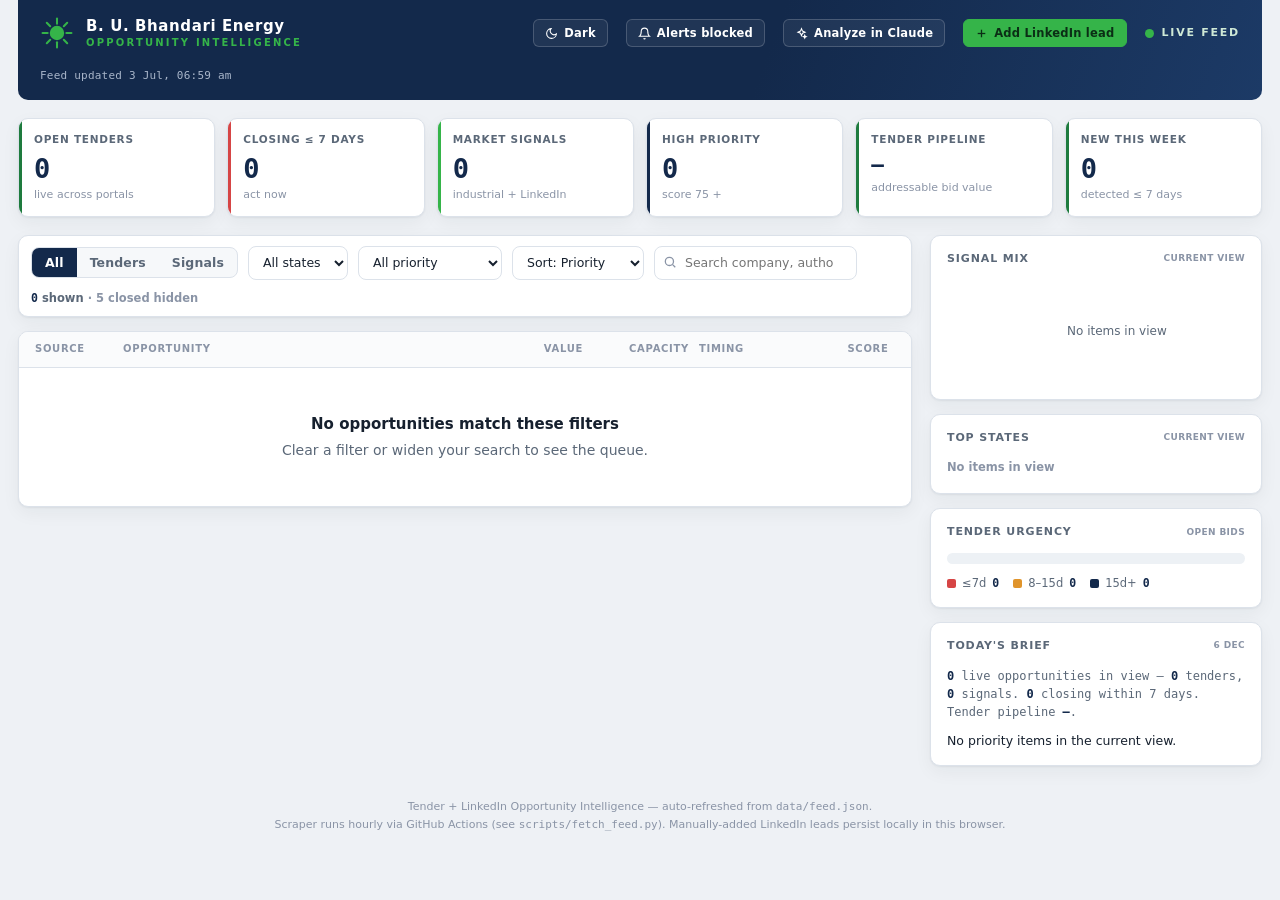
==== commit 1a4b160e: "Replace paid API analyzer with free "Analyze in Claude" helper No Anthropic API key / billing needed" ====
--- a/index.html
+++ b/index.html
@@ -290,9 +290,9 @@
       <svg class="ico" viewBox="0 0 24 24" fill="none" stroke="currentColor" stroke-width="2"><path d="M18 8a6 6 0 1 0-12 0c0 7-3 9-3 9h18s-3-2-3-9"/><path d="M13.7 21a2 2 0 0 1-3.4 0"/></svg>
       <span id="btnAlertsLabel">Enable alerts</span>
     </button>
-    <button class="cmd-btn" id="btnAI" title="AI Tender Analyzer — upload a tender PDF, get a summary spreadsheet">
+    <button class="cmd-btn" id="btnAI" title="Analyze a tender in Claude — free, uses your Claude subscription">
       <svg class="ico" viewBox="0 0 24 24" fill="none" stroke="currentColor" stroke-width="2"><path d="M12 3l1.9 4.6L18.5 9.5 13.9 11.4 12 16l-1.9-4.6L5.5 9.5l4.6-1.9z"/><path d="M18 15l.8 2 2 .8-2 .8-.8 2-.8-2-2-.8 2-.8z"/></svg>
-      AI Analyzer
+      Analyze in Claude
     </button>
     <button class="cmd-btn primary" id="btnAddLead">
       <svg class="ico" viewBox="0 0 24 24" fill="none" stroke="currentColor" stroke-width="2.4"><line x1="12" y1="5" x2="12" y2="19"/><line x1="5" y1="12" x2="19" y2="12"/></svg>
@@ -431,66 +431,39 @@
   </div>
 </div>
 
-<!-- AI Tender Analyzer modal -->
+<!-- Analyze in Claude helper modal -->
 <style>
-  .modal.ai{max-width:760px;max-height:90vh;overflow:auto}
-  .ai-drop{border:2px dashed var(--line);border-radius:9px;padding:22px;text-align:center;
-    color:var(--muted);font-size:13px;cursor:pointer;background:var(--inset);transition:border-color .15s}
-  .ai-drop:hover{border-color:var(--signal)}
-  .ai-drop.on{border-color:var(--signal);background:var(--c-sched-bg)}
-  .ai-drop b{color:var(--navy)}
-  .ai-file{font-size:12px;color:var(--forest);font-weight:600;margin-top:8px}
-  .ai-key-row{display:grid;grid-template-columns:1fr 150px;gap:10px}
-  .ai-status{font-size:12.5px;margin:12px 0;padding:9px 12px;border-radius:7px;display:none}
-  .ai-status.show{display:block}
-  .ai-status.info{background:var(--c-sched-bg);color:var(--navy)}
-  .ai-status.err{background:#FBE3E3;color:var(--urgent)}
-  .ai-status.ok{background:var(--b-signal-bg);color:var(--b-signal-fg)}
-  .ai-spin{display:inline-block;width:13px;height:13px;border:2px solid currentColor;border-right-color:transparent;
-    border-radius:50%;animation:spin .7s linear infinite;vertical-align:-2px;margin-right:7px}
-  @keyframes spin{to{transform:rotate(360deg)}}
-  table.ai-tbl{width:100%;border-collapse:collapse;margin-top:6px;font-size:12.5px}
-  table.ai-tbl td{border:1px solid var(--line);padding:7px 10px;vertical-align:top}
-  table.ai-tbl td.k{width:38%;font-weight:600;color:var(--navy);background:var(--inset)}
-  table.ai-tbl td.v{color:var(--ink)}
-  .ai-hint{font-size:11px;color:var(--faint);margin-top:4px}
-  .ai-hint a{color:var(--forest)}
+  .modal.ai{max-width:680px;max-height:90vh;overflow:auto}
+  .ai-steps{margin:8px 0 6px;padding-left:20px;font-size:13.5px;color:var(--ink);line-height:1.7}
+  .ai-steps li{margin-bottom:3px}
+  .ai-steps b{color:var(--navy)}
+  .ai-prompt{width:100%;min-height:158px;font-family:var(--mono);font-size:12px;color:var(--ink);
+    border:1px solid var(--line);border-radius:8px;padding:10px;background:var(--inset);resize:vertical}
+  .ai-status{font-size:12.5px;margin:10px 0 2px;padding:8px 12px;border-radius:7px;display:none}
+  .ai-status.show{display:block;background:var(--b-signal-bg);color:var(--b-signal-fg)}
+  .ai-hint{font-size:11.5px;color:var(--faint);margin-top:6px}
 </style>
 <div class="modal-back" id="aiModal" role="dialog" aria-labelledby="aiTitle">
   <div class="modal ai">
-    <h2 id="aiTitle">AI Tender Analyzer</h2>
-    <p class="sub">Upload a tender PDF — Claude reads it and returns a summary spreadsheet of the key fields.</p>
-
-    <label>Anthropic API key <span style="font-weight:400;text-transform:none;color:var(--faint)">· stored only in this browser</span></label>
-    <div class="ai-key-row">
-      <input id="aiKey" type="password" placeholder="sk-ant-…" autocomplete="off">
-      <select id="aiModelSel" aria-label="Model">
-        <option value="claude-sonnet-5">Sonnet 5 (balanced)</option>
-        <option value="claude-opus-4-8">Opus 4.8 (most accurate)</option>
-        <option value="claude-haiku-4-5-20251001">Haiku 4.5 (cheapest)</option>
-      </select>
-    </div>
-    <div class="ai-hint">Get a key at <a href="https://console.anthropic.com/settings/keys" target="_blank" rel="noopener">console.anthropic.com</a> (pay-as-you-go, ~₹5–20 per document). The key never leaves your browser or gets committed.</div>
-
-    <label for="aiDrop" style="margin-top:14px">Tender document (PDF)</label>
-    <div class="ai-drop" id="aiDrop">
-      <b>Click to choose</b> or drop a tender PDF here
-      <div class="ai-file" id="aiFileName"></div>
-    </div>
-    <input id="aiFile" type="file" accept="application/pdf" style="display:none">
-
-    <details style="margin-top:10px">
-      <summary style="font-size:12px;color:var(--muted);cursor:pointer">…or paste tender text instead</summary>
-      <textarea id="aiText" placeholder="Paste the tender text here if you don't have a PDF" style="margin-top:8px"></textarea>
-    </details>
+    <h2 id="aiTitle">Analyze a tender in Claude</h2>
+    <p class="sub">Free — uses your existing Claude subscription. No API key, no extra cost.</p>
+
+    <ol class="ai-steps">
+      <li><b>Copy</b> the ready-made prompt below.</li>
+      <li><b>Open Claude</b>, paste it, then <b>drag in your tender PDF</b>.</li>
+      <li>Claude returns a table you can copy straight into Excel / Google Sheets.</li>
+    </ol>
+
+    <label for="aiPrompt">Extraction prompt</label>
+    <textarea id="aiPrompt" class="ai-prompt" readonly></textarea>
 
     <div class="ai-status" id="aiStatus"></div>
-    <div id="aiResult"></div>
+    <div class="ai-hint">Tip: keep the Claude tab open and reuse it — just drag the next tender PDF in each time.</div>
 
     <div class="modal-act">
-      <button class="btn" id="aiCsv" style="display:none">⬇ Download spreadsheet (CSV)</button>
       <button class="btn" id="aiClose">Close</button>
-      <button class="btn primary" id="aiRun">Analyze tender</button>
+      <button class="btn" id="aiCopy">📋 Copy prompt</button>
+      <button class="btn primary" id="aiOpen">Open Claude.ai ↗</button>
     </div>
   </div>
 </div>
@@ -949,85 +922,22 @@
   rebuildData();
 }
 
-/* ---------- AI Tender Analyzer ---------- */
-const AI_KEY_LS='bub_anthropic_key', AI_MODEL_LS='bub_anthropic_model';
-let aiFields=null, aiFileB64=null;
-const AI_PROMPT = `You are a solar-EPC bid analyst. Read the attached tender document and extract a concise summary for a bidding team.
-Return ONLY a JSON object (no markdown fences, no commentary) with EXACTLY these keys. Use "Not specified" when the document does not state it. Keep each value short (a phrase or one sentence).
-{
- "Tender Title":"", "Tender / NIT Reference No.":"", "Issuing Authority / Client":"",
- "Scope of Work":"", "Project Capacity":"", "Location / State":"", "Estimated Value":"",
- "EMD / Bid Security":"", "Performance Bank Guarantee":"", "Pre-bid Meeting Date":"",
- "Bid Submission Deadline":"", "Completion / Execution Period":"", "Technical Eligibility (PQR)":"",
- "Financial Eligibility":"", "Payment Terms":"", "Key Risks / Penalties (LD)":"",
- "Contact":"", "Go / No-Go Observation":""
-}`;
-function openAI(){
-  $('#aiKey').value = localStorage.getItem(AI_KEY_LS)||'';
-  const m = localStorage.getItem(AI_MODEL_LS); if(m) $('#aiModelSel').value=m;
-  $('#aiModal').classList.add('show'); $('#aiKey').focus();
-}
+/* ---------- Analyze in Claude (free helper — uses the user's subscription) ---------- */
+const AI_PROMPT = `You are a solar-EPC bid analyst. I'll attach a tender document (PDF).
+Read it and produce a summary spreadsheet as a Markdown table with two columns: Field and Value.
+Use exactly these rows, writing "Not specified" where the document doesn't say:
+Tender Title; Tender / NIT Reference No.; Issuing Authority / Client; Scope of Work; Project Capacity (MW/MWp); Location / State; Estimated Value; EMD / Bid Security; Performance Bank Guarantee (PBG); Pre-bid Meeting Date; Bid Submission Deadline; Completion / Execution Period; Technical Eligibility (PQR); Financial Eligibility; Payment Terms; Key Risks / Penalties (LD clause); Contact; Go / No-Go Observation.
+Keep each value short. After the table, add one line starting "Recommendation:" with a quick bid/skip call and why.`;
+function openAI(){ $('#aiPrompt').value = AI_PROMPT; $('#aiModal').classList.add('show'); }
 function closeAI(){ $('#aiModal').classList.remove('show'); }
-function aiStatus(msg, kind){ const s=$('#aiStatus'); s.className='ai-status show '+(kind||'info'); s.innerHTML=msg; }
-function aiHandleFile(f){
-  if(!f) return;
-  if(f.type!=='application/pdf'){ aiStatus('Please choose a PDF file.','err'); return; }
-  const rd=new FileReader();
-  rd.onload=()=>{ aiFileB64=String(rd.result).split(',')[1]; $('#aiFileName').textContent='✓ '+f.name; };
-  rd.readAsDataURL(f);
-}
-async function aiRun(){
-  const key=$('#aiKey').value.trim();
-  if(!key){ aiStatus('Enter your Anthropic API key first.','err'); $('#aiKey').focus(); return; }
-  const model=$('#aiModelSel').value;
-  localStorage.setItem(AI_KEY_LS,key); localStorage.setItem(AI_MODEL_LS,model);
-  const pasted=$('#aiText').value.trim();
-  if(!aiFileB64 && !pasted){ aiStatus('Add a PDF or paste the tender text first.','err'); return; }
-  const content=[];
-  if(aiFileB64) content.push({type:'document',source:{type:'base64',media_type:'application/pdf',data:aiFileB64}});
-  if(pasted) content.push({type:'text',text:'Tender text:\n'+pasted});
-  content.push({type:'text',text:AI_PROMPT});
-  aiStatus('<span class="ai-spin"></span>Reading the tender with '+model+'… (this can take 10–30s)','info');
-  $('#aiRun').disabled=true; $('#aiCsv').style.display='none'; $('#aiResult').innerHTML='';
-  try{
-    const res=await fetch('https://api.anthropic.com/v1/messages',{
-      method:'POST',
-      headers:{'content-type':'application/json','x-api-key':key,
-        'anthropic-version':'2023-06-01','anthropic-dangerous-direct-browser-access':'true'},
-      body:JSON.stringify({model,max_tokens:1500,messages:[{role:'user',content}]})
-    });
-    if(!res.ok){
-      let m='HTTP '+res.status; try{ const e=await res.json(); m=(e.error&&e.error.message)||m; }catch{}
-      throw new Error(m);
-    }
-    const data=await res.json();
-    let txt=(data.content||[]).filter(c=>c.type==='text').map(c=>c.text).join('\n').trim();
-    txt=txt.replace(/^```(?:json)?/i,'').replace(/```$/,'').trim();
-    let obj; try{ obj=JSON.parse(txt); }
-    catch{ obj=JSON.parse(txt.slice(txt.indexOf('{'), txt.lastIndexOf('}')+1)); }
-    aiRenderTable(obj);
-    aiStatus('✓ Done. Review below (cells are editable), then download the spreadsheet.','ok');
-  }catch(err){
-    aiStatus('Analysis failed: '+escapeHtml(err.message),'err');
-  }finally{ $('#aiRun').disabled=false; }
-}
-function aiRenderTable(obj){
-  aiFields=obj;
-  const rows=Object.keys(obj).map(k=>
-    `<tr><td class="k">${escapeHtml(k)}</td><td class="v" contenteditable="true" data-k="${escapeHtml(k)}">${escapeHtml(String(obj[k]??''))}</td></tr>`).join('');
-  const r=$('#aiResult'); r.innerHTML=`<table class="ai-tbl"><tbody>${rows}</tbody></table>`;
-  r.querySelectorAll('td.v').forEach(td=>td.addEventListener('input',()=>{ aiFields[td.dataset.k]=td.textContent; }));
-  $('#aiCsv').style.display='';
-}
-function aiDownloadCsv(){
-  if(!aiFields) return;
-  const esc=v=>'"'+String(v??'').replace(/"/g,'""')+'"';
-  const lines=['Field,Value',...Object.keys(aiFields).map(k=>esc(k)+','+esc(aiFields[k]))];
-  const nm=(aiFields['Tender / NIT Reference No.']||aiFields['Tender Title']||'tender').toString().replace(/[^\w-]+/g,'_').slice(0,40);
-  const a=document.createElement('a');
-  a.href=URL.createObjectURL(new Blob(['﻿'+lines.join('\r\n')],{type:'text/csv;charset=utf-8'}));
-  a.download='tender_'+nm+'.csv'; a.click();
-}
+function aiCopied(){ const s=$('#aiStatus'); s.className='ai-status show'; s.textContent='✓ Prompt copied — open Claude, paste it, and drag in your tender PDF.'; }
+function aiCopy(){
+  const t=$('#aiPrompt');
+  if(navigator.clipboard && navigator.clipboard.writeText){
+    navigator.clipboard.writeText(t.value).then(aiCopied, ()=>{ t.select(); document.execCommand('copy'); aiCopied(); });
+  } else { t.select(); document.execCommand('copy'); aiCopied(); }
+}
+function aiOpen(){ aiCopy(); window.open('https://claude.ai/new','_blank','noopener'); }
 
 function initControls(){
   $('#kindSeg').querySelectorAll('button').forEach(b=>{
@@ -1053,17 +963,11 @@
   $('#leadModal').addEventListener('click', e=>{ if(e.target===$('#leadModal')) closeModal(); });
   document.addEventListener('keydown', e=>{ if(e.key==='Escape'){ closeModal(); closeAI(); } });
 
-  // AI Tender Analyzer
+  // Analyze in Claude helper
   $('#btnAI').addEventListener('click', openAI);
   $('#aiClose').addEventListener('click', closeAI);
-  $('#aiRun').addEventListener('click', aiRun);
-  $('#aiCsv').addEventListener('click', aiDownloadCsv);
-  $('#aiDrop').addEventListener('click', ()=>$('#aiFile').click());
-  $('#aiFile').addEventListener('change', e=>aiHandleFile(e.target.files[0]));
-  const dz=$('#aiDrop');
-  dz.addEventListener('dragover', e=>{e.preventDefault();dz.classList.add('on');});
-  dz.addEventListener('dragleave', ()=>dz.classList.remove('on'));
-  dz.addEventListener('drop', e=>{e.preventDefault();dz.classList.remove('on');aiHandleFile(e.dataTransfer.files[0]);});
+  $('#aiCopy').addEventListener('click', aiCopy);
+  $('#aiOpen').addEventListener('click', aiOpen);
   $('#aiModal').addEventListener('click', e=>{ if(e.target===$('#aiModal')) closeAI(); });
 
   // Notifications
